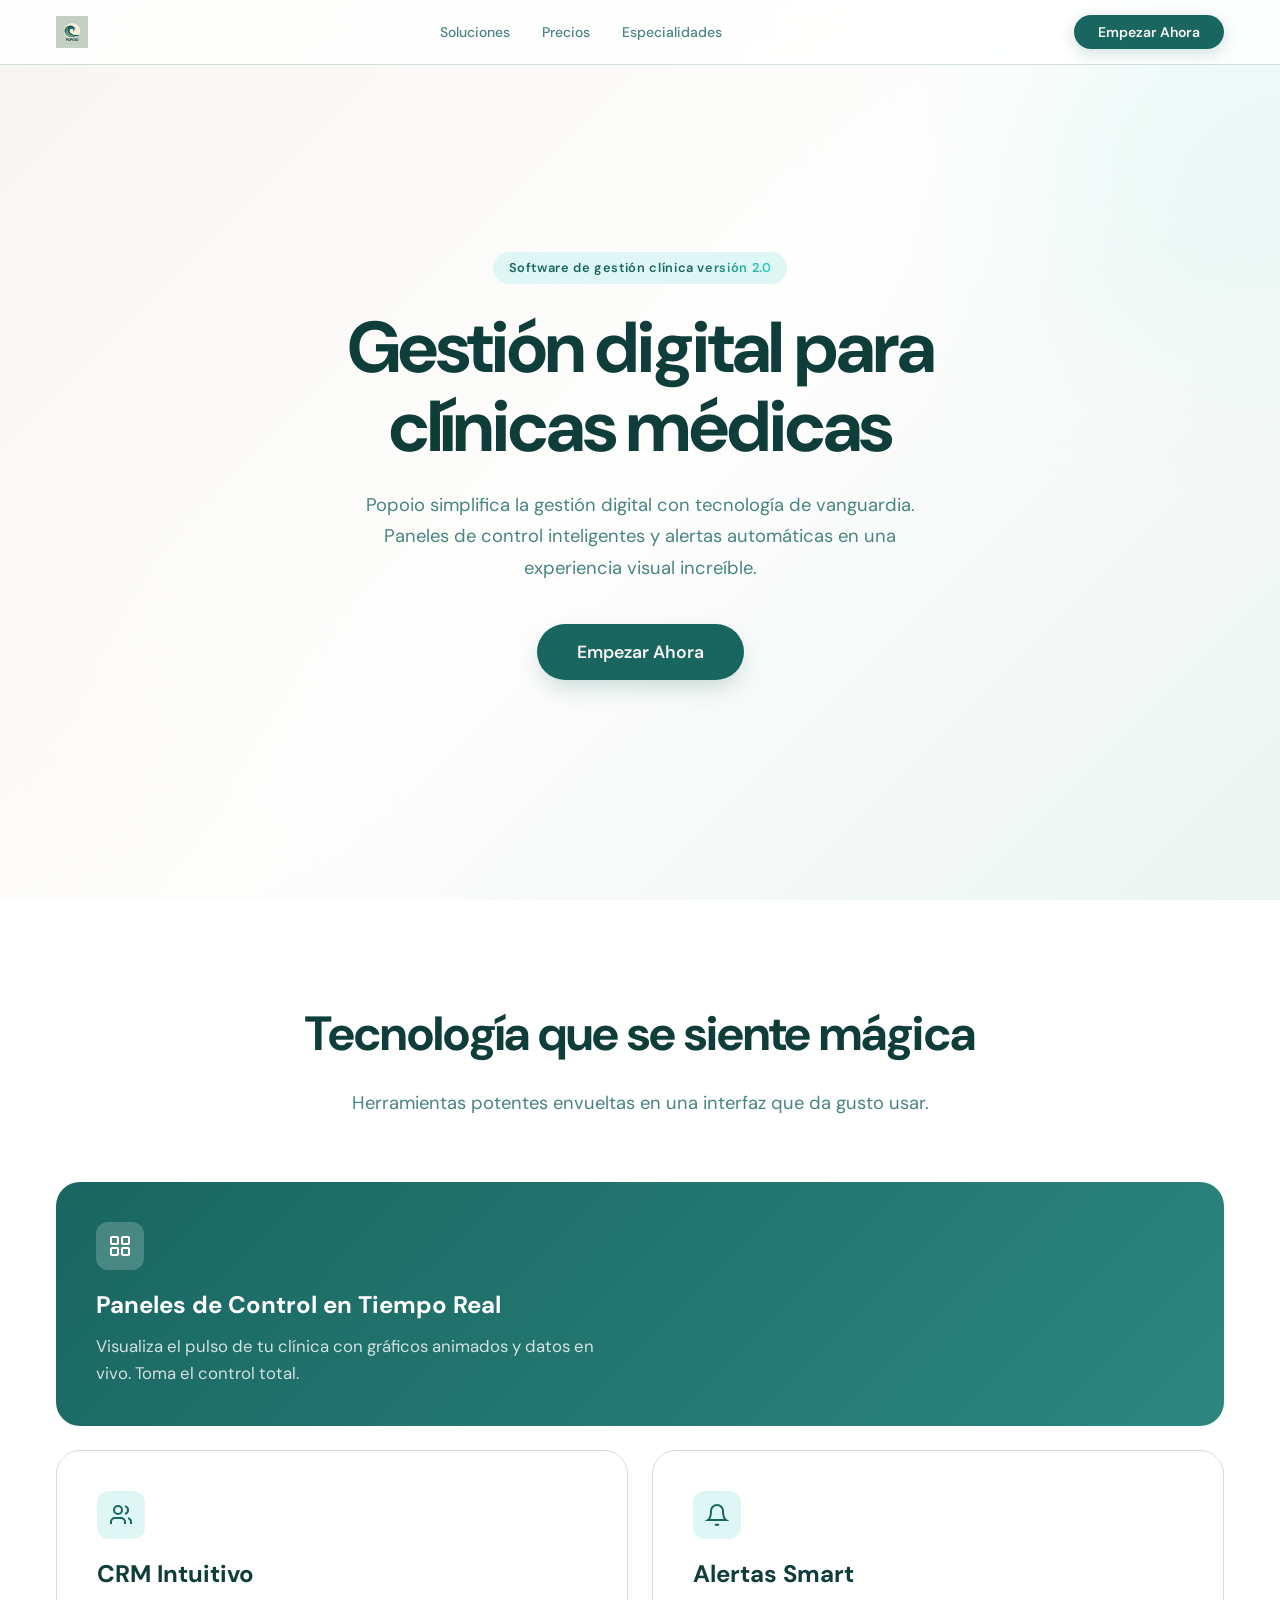
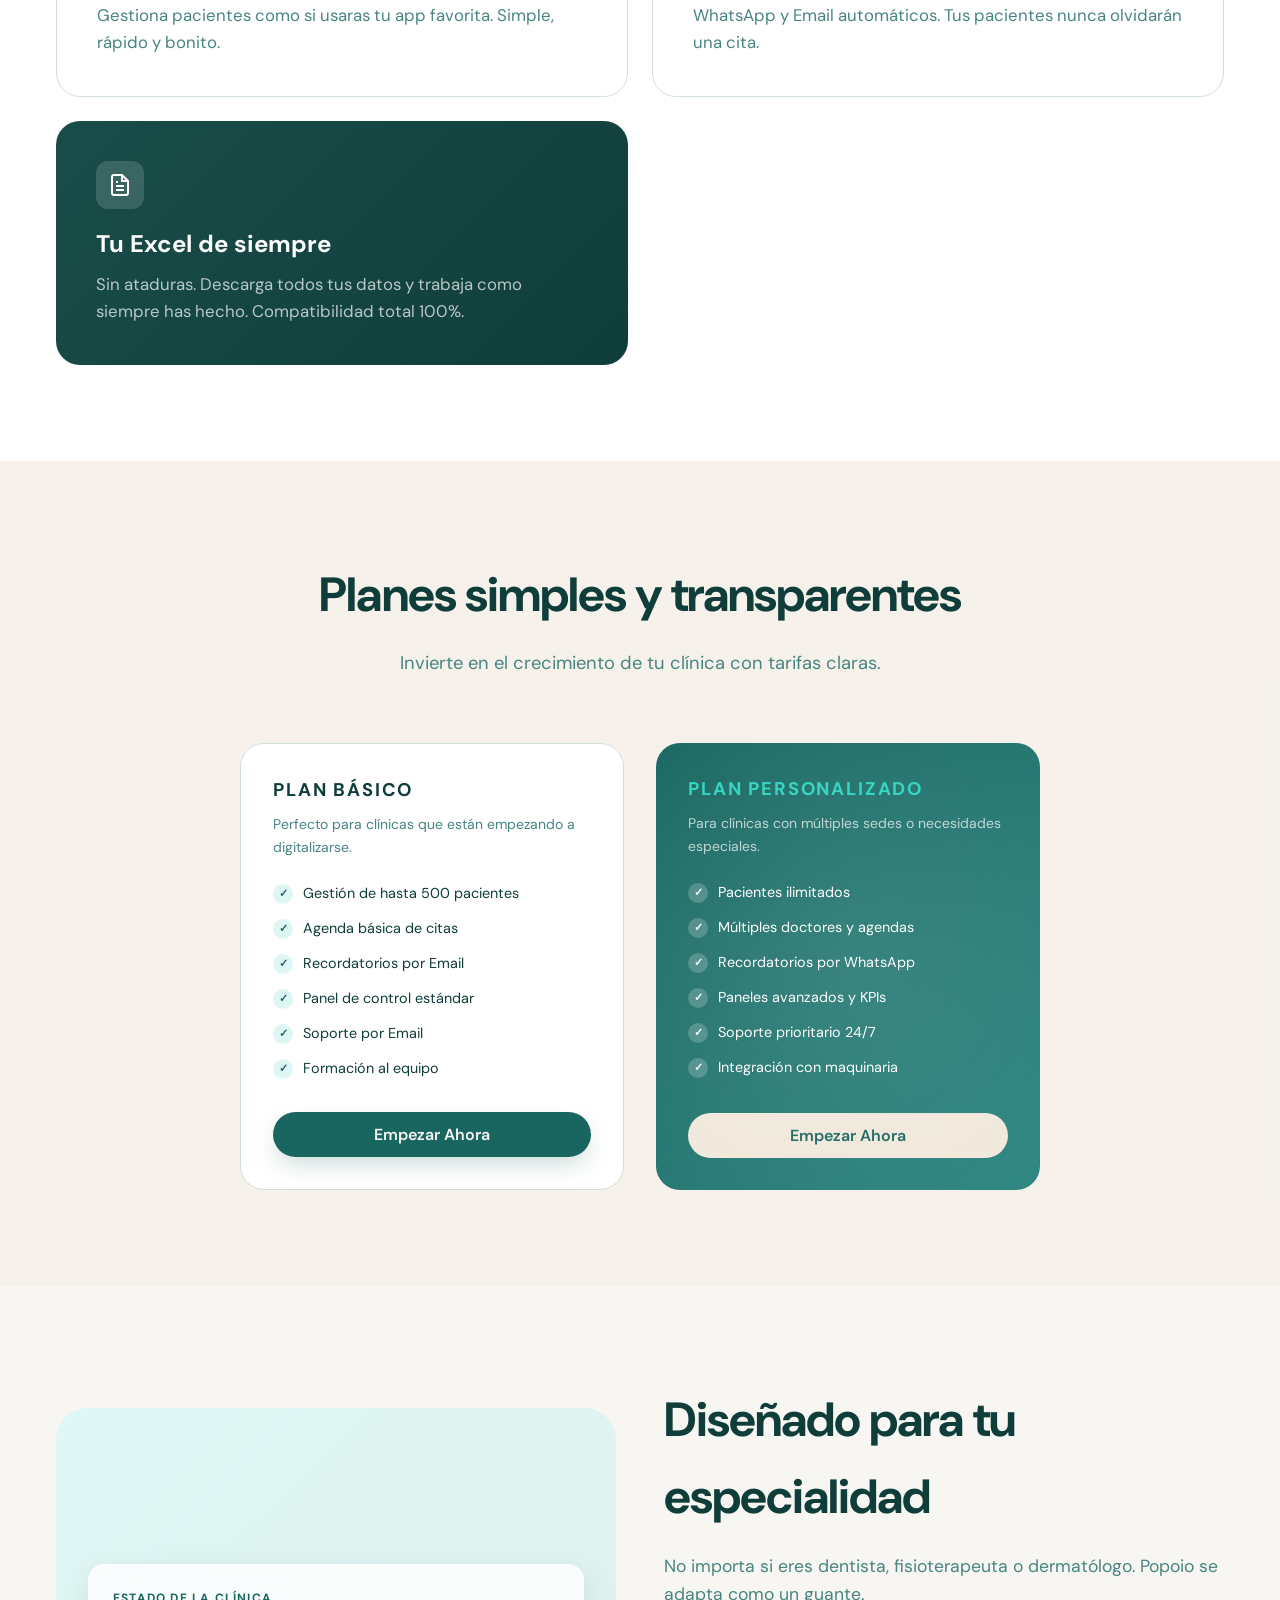
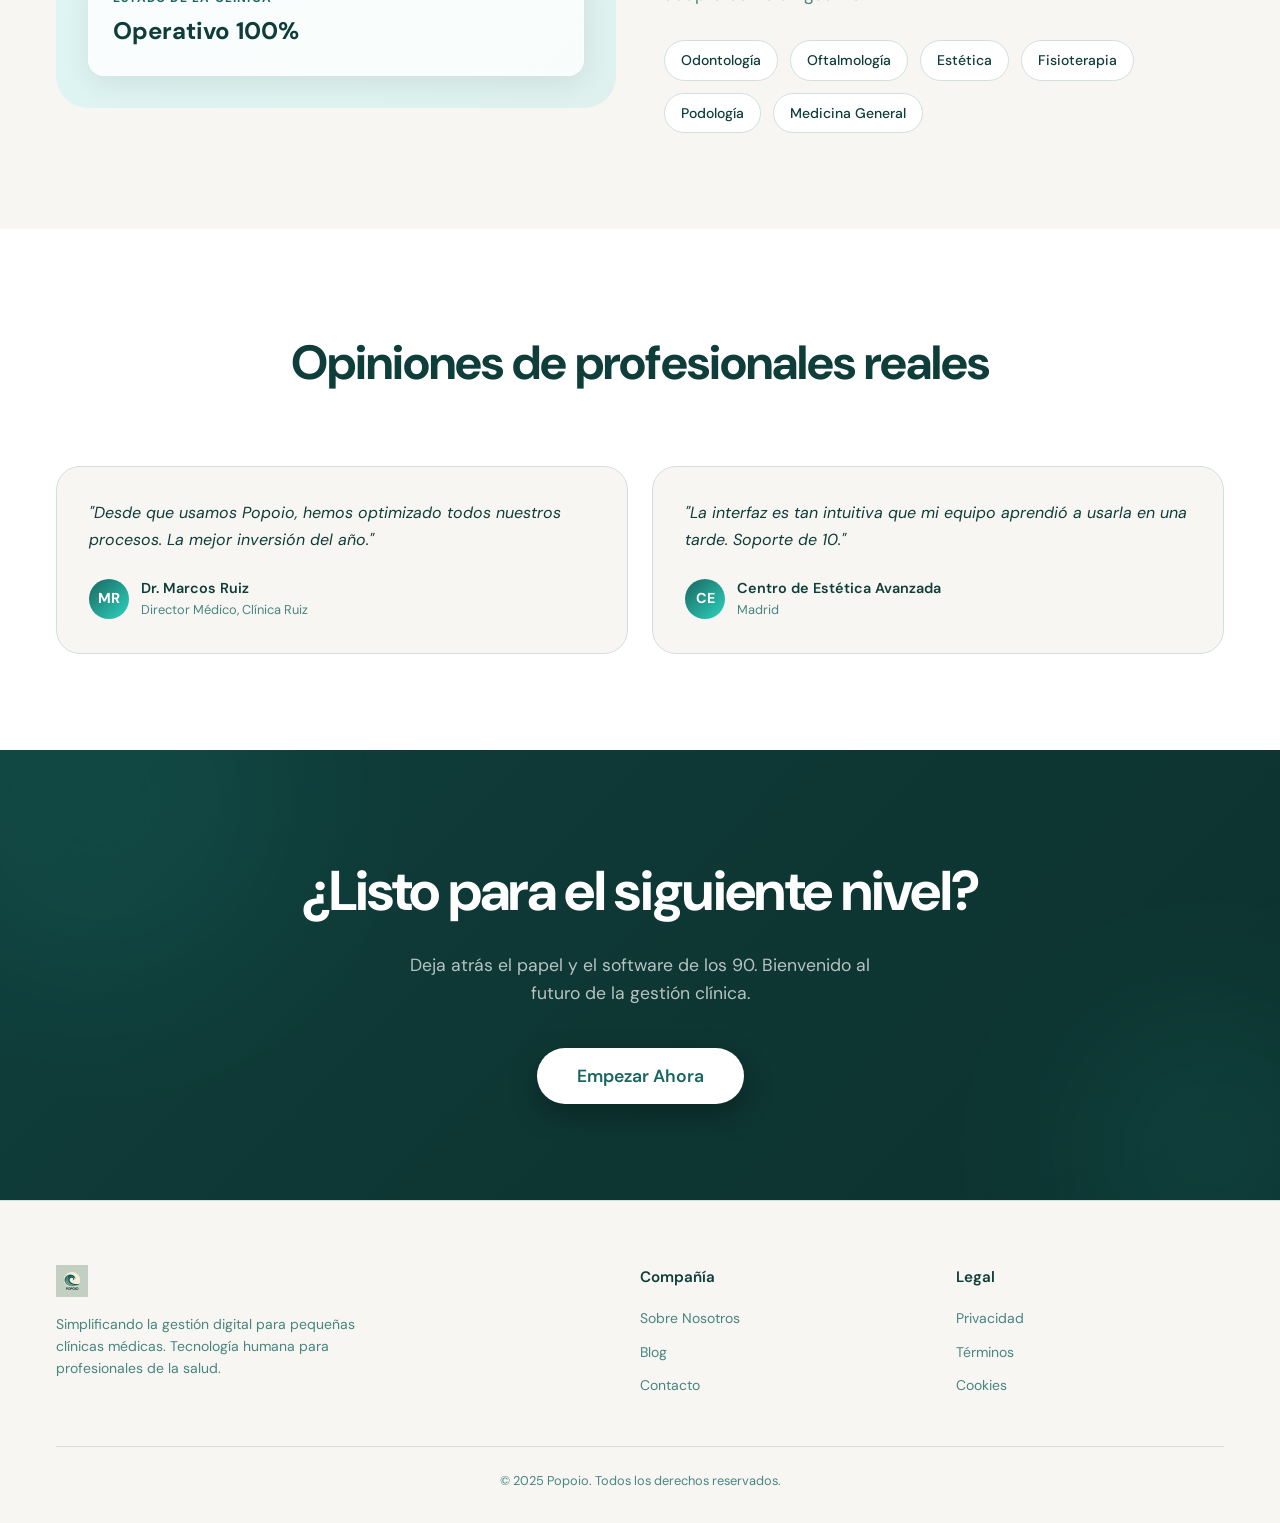
==== index.html @ 502c16d2 "Add files via upload" ====
<!DOCTYPE html>
<html lang="es">
<head>
  <meta charset="UTF-8" />
  <meta name="viewport" content="width=device-width, initial-scale=1.0, maximum-scale=1" />
  <title>Popoio - Gestión Digital para Clínicas Médicas</title>
  <meta name="description" content="Software de gestión clínica versión 2.0. CRM, paneles de control y alertas automáticas para clínicas dentales, oftalmología, estética y fisioterapia." />
  <meta name="keywords" content="software médico, gestión clínica, CRM médico, software dental, software clínica, transformación digital clínicas, recordatorios WhatsApp, agenda médica, software sanitario España" />
  <link rel="canonical" href="https://popoio.com/" />
  <meta property="og:type" content="website" />
  <meta property="og:title" content="Popoio - Gestión Digital para Clínicas Médicas" />
  <meta property="og:description" content="Software de gestión clínica versión 2.0. CRM, paneles de control y alertas automáticas para clínicas dentales, oftalmología, estética y fisioterapia." />
  <meta property="og:url" content="https://popoio.com/" />
  <meta property="og:site_name" content="Popoio" />
  <meta property="og:locale" content="es_ES" />
  <meta name="twitter:card" content="summary_large_image" />
  <meta name="twitter:title" content="Popoio - Gestión Digital para Clínicas Médicas" />
  <meta name="twitter:description" content="Software de gestión clínica versión 2.0. CRM, paneles de control y alertas automáticas para clínicas dentales, oftalmología, estética y fisioterapia." />
  <link rel="icon" type="image/png" href="Popoio - Logo.png" />
  <link rel="preconnect" href="https://fonts.googleapis.com">
  <link rel="preconnect" href="https://fonts.gstatic.com" crossorigin>
  <link href="https://fonts.googleapis.com/css2?family=DM+Sans:ital,opsz,wght@0,9..40,100..1000;1,9..40,100..1000&display=swap" rel="stylesheet">
  <style>
    *, *::before, *::after { box-sizing: border-box; margin: 0; padding: 0; }

    :root {
      --background: hsl(38, 30%, 96%);
      --foreground: hsl(176, 60%, 15%);
      --primary: hsl(176, 60%, 25%);
      --primary-light: hsl(176, 60%, 92%);
      --primary-foreground: hsl(38, 30%, 96%);
      --secondary: hsl(38, 40%, 90%);
      --secondary-foreground: hsl(176, 60%, 25%);
      --accent: hsl(176, 35%, 85%);
      --muted: hsl(38, 20%, 90%);
      --muted-foreground: hsl(176, 30%, 40%);
      --border: hsl(176, 20%, 85%);
      --card: hsl(0, 0%, 100%);
      --card-foreground: hsl(176, 60%, 15%);
      --ring: hsl(176, 60%, 25%);
      --radius: 0.75rem;
      --teal-400: #2dd4bf;
      --teal-500: #14b8a6;
    }

    body {
      font-family: 'DM Sans', sans-serif;
      background: var(--background);
      color: var(--foreground);
      -webkit-font-smoothing: antialiased;
      line-height: 1.6;
      overflow-x: hidden;
    }

    .container { max-width: 1200px; margin: 0 auto; padding: 0 1rem; }

    a { color: inherit; text-decoration: none; }
    button { cursor: pointer; border: none; font-family: inherit; }
    img, video { max-width: 100%; display: block; }

    /* ─── BUTTONS ─── */
    .btn-primary {
      display: inline-flex; align-items: center; justify-content: center;
      background: var(--primary); color: var(--primary-foreground);
      font-weight: 600; border-radius: 9999px; padding: 0.75rem 2rem;
      font-size: 1rem; transition: all 0.3s ease;
      box-shadow: 0 10px 25px -5px rgba(20,100,90,0.25);
    }
    .btn-primary:hover { transform: translateY(-2px); box-shadow: 0 20px 40px -10px rgba(20,100,90,0.3); }
    .btn-primary.lg { padding: 1rem 2.5rem; font-size: 1.1rem; height: 3.5rem; }
    .btn-secondary {
      display: inline-flex; align-items: center; justify-content: center;
      background: var(--secondary); color: var(--secondary-foreground);
      font-weight: 600; border-radius: 9999px; padding: 0.75rem 2rem; font-size: 1rem;
      transition: all 0.3s ease;
    }
    .btn-secondary:hover { transform: scale(1.05); }

    /* ─── NAVBAR ─── */
    .navbar {
      position: fixed; top: 0; left: 0; right: 0; z-index: 100;
      background: rgba(255,255,255,0.8); backdrop-filter: blur(12px);
      border-bottom: 1px solid var(--border); transition: all 0.3s;
    }
    .navbar-inner {
      display: flex; align-items: center; justify-content: space-between;
      height: 4rem; max-width: 1200px; margin: 0 auto; padding: 0 1rem;
    }
    .navbar-logo { display: flex; align-items: center; gap: 0.5rem; font-weight: 700; font-size: 1.25rem; }
    .navbar-logo img { height: 32px; object-fit: contain; }
    .navbar-links { display: none; align-items: center; gap: 2rem; font-size: 0.875rem; font-weight: 500; color: var(--muted-foreground); }
    .navbar-links a:hover { color: var(--primary); transition: color 0.2s; }
    .navbar-cta .btn-primary { padding: 0.5rem 1.5rem; font-size: 0.875rem; box-shadow: 0 4px 15px rgba(20,100,90,0.2); }
    @media(min-width:768px){ .navbar-links { display: flex; } }

    /* ─── HERO ─── */
    .hero {
      position: relative; min-height: 100vh; display: flex; align-items: center;
      padding: 8rem 0 6rem; overflow: hidden;
    }
    .hero-bg {
      position: absolute; inset: 0; z-index: -1;
    }
    .hero-bg::after {
      content: ''; position: absolute; inset: 0;
      background: linear-gradient(135deg, var(--background) 0%, rgba(255,255,255,0.85) 50%, hsla(176,50%,90%,0.4) 100%);
    }
    .hero-bg video {
      width: 100%; height: 100%; object-fit: cover; opacity: 0.15;
    }
    .hero .container { position: relative; z-index: 1; text-align: center; }
    .hero-badge {
      display: inline-block; background: var(--primary-light); color: var(--primary);
      font-size: 0.8rem; font-weight: 600; padding: 0.35rem 1rem; border-radius: 9999px;
      margin-bottom: 1.5rem; letter-spacing: 0.05em;
    }
    .hero-badge span { background: linear-gradient(90deg, var(--primary), var(--teal-400)); -webkit-background-clip: text; -webkit-text-fill-color: transparent; }
    .hero h1 {
      font-size: clamp(2.5rem, 6vw, 4.5rem); font-weight: 700; line-height: 1.1;
      letter-spacing: -0.03em; margin-bottom: 1.5rem;
    }
    .hero-sub {
      font-size: 1.15rem; color: var(--muted-foreground); max-width: 600px;
      margin: 0 auto 2.5rem; line-height: 1.7;
    }
    /* Decorative blobs */
    .blob {
      position: absolute; border-radius: 50%; filter: blur(100px); opacity: 0.3;
      pointer-events: none; z-index: -1;
    }
    .blob-1 { width: 400px; height: 400px; background: var(--teal-400); top: -100px; right: -100px; }
    .blob-2 { width: 300px; height: 300px; background: hsl(38,60%,80%); bottom: -50px; left: -80px; }

    /* ─── SOLUTIONS ─── */
    .solutions { padding: 6rem 0; background: white; position: relative; }
    .section-header { text-align: center; max-width: 700px; margin: 0 auto 4rem; }
    .section-header h2 {
      font-size: clamp(2rem, 4vw, 3rem); font-weight: 700;
      letter-spacing: -0.02em; margin-bottom: 1rem;
    }
    .section-header p { font-size: 1.15rem; color: var(--muted-foreground); }

    .solutions-grid {
      display: grid; grid-template-columns: 1fr; gap: 1.5rem;
    }
    @media(min-width:768px){ .solutions-grid { grid-template-columns: repeat(2, 1fr); } }

    .sol-card {
      border-radius: 1.5rem; padding: 2.5rem; position: relative;
      overflow: hidden; transition: transform 0.3s, box-shadow 0.3s;
      border: 1px solid var(--border);
    }
    .sol-card:hover { transform: translateY(-4px); box-shadow: 0 20px 40px rgba(0,0,0,0.08); }
    .sol-card.featured {
      background: linear-gradient(135deg, var(--primary), hsl(176,50%,35%));
      color: white; border: none; grid-column: 1 / -1;
    }
    .sol-card.featured p { color: rgba(255,255,255,0.8); }
    .sol-card h3 { font-size: 1.5rem; font-weight: 700; margin-bottom: 0.5rem; }
    .sol-card p { font-size: 1.05rem; color: var(--muted-foreground); max-width: 500px; }
    .sol-card .sol-icon {
      width: 48px; height: 48px; border-radius: 12px; display: flex;
      align-items: center; justify-content: center; margin-bottom: 1rem;
      background: var(--primary-light); color: var(--primary); font-size: 1.5rem;
    }
    .sol-card.featured .sol-icon { background: rgba(255,255,255,0.2); color: white; }

    .sol-card.export-card {
      background: linear-gradient(135deg, hsl(176,50%,20%), hsl(176,60%,15%));
      color: white; border: none;
    }
    .sol-card.export-card p { color: rgba(255,255,255,0.7); }
    .sol-card.export-card .sol-icon { background: rgba(255,255,255,0.15); color: white; }

    /* ─── PRICING ─── */
    .pricing { padding: 6rem 0; background: hsla(38,40%,90%,0.3); }
    .pricing-grid { display: grid; grid-template-columns: 1fr; gap: 2rem; max-width: 800px; margin: 0 auto; }
    @media(min-width:640px){ .pricing-grid { grid-template-columns: repeat(2, 1fr); } }

    .price-card {
      background: var(--card); border-radius: 1.5rem; padding: 2rem;
      border: 1px solid var(--border); display: flex; flex-direction: column;
      transition: transform 0.3s, box-shadow 0.3s;
    }
    .price-card:hover { transform: translateY(-4px); box-shadow: 0 20px 40px rgba(0,0,0,0.08); }
    .price-card.highlight {
      background: linear-gradient(135deg, var(--primary), hsl(176,50%,35%));
      color: white; border: none; position: relative; overflow: hidden;
    }
    .price-card.highlight::before {
      content: ''; position: absolute; top: -50%; right: -50%; width: 200%; height: 200%;
      background: radial-gradient(circle, rgba(255,255,255,0.1) 0%, transparent 60%);
      pointer-events: none;
    }
    .price-card h3 {
      font-size: 1.15rem; font-weight: 700; text-transform: uppercase;
      letter-spacing: 0.1em; margin-bottom: 0.5rem;
    }
    .price-card.highlight h3 { color: var(--teal-400); }
    .price-card .price-desc { font-size: 0.875rem; color: var(--muted-foreground); margin-bottom: 1.5rem; }
    .price-card.highlight .price-desc { color: rgba(255,255,255,0.7); }
    .price-card .price-features { list-style: none; display: flex; flex-direction: column; gap: 0.75rem; flex: 1; margin-bottom: 2rem; }
    .price-card .price-features li {
      display: flex; align-items: center; gap: 0.6rem; font-size: 0.9rem;
    }
    .price-card .price-features li::before {
      content: '✓'; display: flex; align-items: center; justify-content: center;
      width: 20px; height: 20px; border-radius: 50%;
      background: var(--primary-light); color: var(--primary);
      font-size: 0.7rem; font-weight: 700; flex-shrink: 0;
    }
    .price-card.highlight .price-features li::before {
      background: rgba(255,255,255,0.2); color: white;
    }
    .price-card .btn-primary { width: 100%; }
    .price-card.highlight .btn-primary { background: white; color: var(--primary); }

    /* ─── SPECIALTIES ─── */
    .specialties { padding: 6rem 0; }
    .spec-content { display: grid; grid-template-columns: 1fr; gap: 3rem; align-items: center; }
    @media(min-width:768px){ .spec-content { grid-template-columns: 1fr 1fr; } }
    .spec-text h2 { font-size: clamp(2rem, 4vw, 3rem); font-weight: 700; letter-spacing: -0.02em; margin-bottom: 1rem; }
    .spec-text p { font-size: 1.1rem; color: var(--muted-foreground); margin-bottom: 2rem; }
    .spec-tags { display: flex; flex-wrap: wrap; gap: 0.75rem; }
    .spec-tag {
      padding: 0.5rem 1rem; border-radius: 9999px; font-size: 0.875rem; font-weight: 500;
      border: 1px solid var(--border); background: white; color: var(--foreground);
      transition: all 0.2s;
    }
    .spec-tag:hover { border-color: var(--primary); color: var(--primary); background: var(--primary-light); }
    .spec-visual {
      background: linear-gradient(135deg, var(--primary-light), hsla(176,50%,85%,0.5));
      border-radius: 2rem; padding: 2rem; position: relative; min-height: 300px;
      display: flex; flex-direction: column; justify-content: flex-end;
    }
    .spec-status {
      background: rgba(255,255,255,0.8); backdrop-filter: blur(20px);
      padding: 1.5rem; border-radius: 1rem; border: 1px solid rgba(255,255,255,0.4);
      box-shadow: 0 8px 30px rgba(0,0,0,0.08);
    }
    .spec-status-label { font-size: 0.75rem; font-weight: 700; color: var(--primary); text-transform: uppercase; letter-spacing: 0.1em; margin-bottom: 0.25rem; }
    .spec-status h4 { font-size: 1.5rem; font-weight: 700; }

    /* ─── TESTIMONIALS ─── */
    .testimonials { padding: 6rem 0; background: white; }
    .testimonials-grid { display: grid; grid-template-columns: 1fr; gap: 1.5rem; }
    @media(min-width:640px){ .testimonials-grid { grid-template-columns: repeat(2, 1fr); } }
    .test-card {
      background: var(--background); border-radius: 1.5rem; padding: 2rem;
      border: 1px solid var(--border);
    }
    .test-card blockquote { font-size: 1rem; color: var(--foreground); font-style: italic; margin-bottom: 1.5rem; line-height: 1.7; }
    .test-author { display: flex; align-items: center; gap: 0.75rem; }
    .test-avatar {
      width: 40px; height: 40px; border-radius: 50%;
      background: linear-gradient(135deg, var(--primary), var(--teal-400));
      display: flex; align-items: center; justify-content: center;
      color: white; font-weight: 700; font-size: 0.9rem;
    }
    .test-name { font-weight: 600; font-size: 0.9rem; }
    .test-role { font-size: 0.8rem; color: var(--muted-foreground); }

    /* ─── CTA ─── */
    .cta-section {
      padding: 6rem 0; text-align: center; position: relative; overflow: hidden;
      background: linear-gradient(135deg, var(--foreground), hsl(176,60%,12%));
      color: white;
    }
    .cta-section h2 {
      font-size: clamp(2rem, 5vw, 3.5rem); font-weight: 700;
      letter-spacing: -0.03em; margin-bottom: 1rem;
    }
    .cta-section p { font-size: 1.1rem; color: rgba(255,255,255,0.7); margin-bottom: 2.5rem; max-width: 500px; margin-left: auto; margin-right: auto; }
    .cta-section .btn-primary { background: white; color: var(--primary); box-shadow: 0 10px 30px rgba(0,0,0,0.3); }
    .cta-section .btn-primary:hover { transform: translateY(-3px); box-shadow: 0 20px 50px rgba(0,0,0,0.4); }
    .cta-blob {
      position: absolute; border-radius: 50%; opacity: 0.08; pointer-events: none;
      background: var(--teal-400); filter: blur(80px);
    }
    .cta-blob-1 { width: 400px; height: 400px; top: -150px; left: -100px; }
    .cta-blob-2 { width: 300px; height: 300px; bottom: -100px; right: -80px; }

    /* ─── FOOTER ─── */
    .footer {
      padding: 4rem 0 2rem; border-top: 1px solid var(--border);
    }
    .footer-grid { display: grid; grid-template-columns: 2fr 1fr 1fr; gap: 3rem; margin-bottom: 3rem; }
    @media(max-width:640px){ .footer-grid { grid-template-columns: 1fr; } }
    .footer-brand p { font-size: 0.875rem; color: var(--muted-foreground); max-width: 320px; line-height: 1.6; }
    .footer-col h3 { font-weight: 600; margin-bottom: 1rem; font-size: 0.95rem; }
    .footer-col ul { list-style: none; display: flex; flex-direction: column; gap: 0.5rem; }
    .footer-col a { font-size: 0.875rem; color: var(--muted-foreground); transition: color 0.2s; }
    .footer-col a:hover { color: var(--primary); }
    .footer-bottom {
      border-top: 1px solid var(--border); padding-top: 1.5rem;
      font-size: 0.8rem; color: var(--muted-foreground); text-align: center;
    }

    /* ─── MODAL ─── */
    .modal-overlay {
      position: fixed; inset: 0; background: rgba(0,0,0,0.5); backdrop-filter: blur(4px);
      z-index: 200; display: none; align-items: center; justify-content: center; padding: 1rem;
    }
    .modal-overlay.active { display: flex; }
    .modal {
      background: white; border-radius: 1rem; padding: 2rem; max-width: 425px; width: 100%;
      box-shadow: 0 25px 60px rgba(0,0,0,0.2); position: relative;
      animation: modalIn 0.3s ease;
    }
    @keyframes modalIn { from { opacity: 0; transform: translateY(20px) scale(0.95); } to { opacity: 1; transform: none; } }
    .modal-close {
      position: absolute; top: 1rem; right: 1rem; background: none; font-size: 1.25rem;
      color: var(--muted-foreground); width: 32px; height: 32px; display: flex;
      align-items: center; justify-content: center; border-radius: 50%;
    }
    .modal-close:hover { background: var(--muted); }
    .modal h3 { font-size: 1.2rem; font-weight: 700; margin-bottom: 0.25rem; }
    .modal .modal-desc { font-size: 0.875rem; color: var(--muted-foreground); margin-bottom: 1.5rem; }
    .form-group { margin-bottom: 1rem; }
    .form-group label { display: block; font-size: 0.875rem; font-weight: 500; margin-bottom: 0.35rem; }
    .form-group label .optional { font-size: 0.75rem; font-weight: 400; color: var(--muted-foreground); }
    .form-group input, .form-group select {
      width: 100%; padding: 0.6rem 0.75rem; border: 1px solid var(--border);
      border-radius: var(--radius); font-size: 0.9rem; font-family: inherit;
      background: white; transition: border-color 0.2s;
    }
    .form-group input:focus, .form-group select:focus {
      outline: none; border-color: var(--primary); box-shadow: 0 0 0 3px hsla(176,60%,25%,0.1);
    }
    .modal .btn-primary { width: 100%; margin-top: 0.5rem; }
    .modal .form-note { font-size: 0.75rem; color: var(--muted-foreground); text-align: center; margin-top: 0.75rem; }

    /* Success state */
    .modal-success { text-align: center; padding: 2rem 1rem; }
    .modal-success .check-icon { font-size: 3rem; margin-bottom: 1rem; }
    .modal-success h3 { font-size: 1.25rem; margin-bottom: 0.5rem; }
    .modal-success p { color: var(--muted-foreground); }

    /* ─── ANIMATIONS ─── */
    .fade-up {
      opacity: 0; transform: translateY(30px);
      transition: opacity 0.7s ease, transform 0.7s ease;
    }
    .fade-up.visible { opacity: 1; transform: none; }

    /* ─── MOBILE NAV ─── */
    .mobile-toggle { display: flex; align-items: center; justify-content: center; background: none; width: 40px; height: 40px; }
    .mobile-toggle svg { width: 24px; height: 24px; color: var(--foreground); }
    @media(min-width:768px){ .mobile-toggle { display: none; } }
    .mobile-nav {
      display: none; position: fixed; top: 4rem; left: 0; right: 0;
      background: white; border-bottom: 1px solid var(--border); padding: 1rem;
      z-index: 99; flex-direction: column; gap: 1rem; text-align: center;
    }
    .mobile-nav.open { display: flex; }
    .mobile-nav a { padding: 0.75rem; font-weight: 500; color: var(--foreground); }
  </style>

  <script type="application/ld+json">
  {
    "@context": "https://schema.org",
    "@type": "Organization",
    "name": "Popoio",
    "url": "https://popoio.com",
    "description": "Software de gestión digital para clínicas médicas en España",
    "address": { "@type": "PostalAddress", "addressCountry": "ES" },
    "contactPoint": { "@type": "ContactPoint", "contactType": "Sales", "email": "diogo@468cap.com" }
  }
  </script>
</head>
<body>

<!-- ═══════ NAVBAR ═══════ -->
<nav class="navbar" id="navbar">
  <div class="navbar-inner">
    <a href="#" class="navbar-logo">
      <img src="Popoio - Logo.png" alt="Popoio" />
    </a>
    <div class="navbar-links">
      <a href="#soluciones">Soluciones</a>
      <a href="#precios">Precios</a>
      <a href="#especialidades">Especialidades</a>
    </div>
    <div style="display:flex;align-items:center;gap:0.75rem;">
      <div class="navbar-cta">
        <button class="btn-primary" onclick="openModal()">Empezar Ahora</button>
      </div>
      <button class="mobile-toggle" onclick="toggleMobileNav()" aria-label="Menu">
        <svg viewBox="0 0 24 24" fill="none" stroke="currentColor" stroke-width="2"><path d="M3 12h18M3 6h18M3 18h18"/></svg>
      </button>
    </div>
  </div>
</nav>
<div class="mobile-nav" id="mobileNav">
  <a href="#soluciones" onclick="closeMobileNav()">Soluciones</a>
  <a href="#precios" onclick="closeMobileNav()">Precios</a>
  <a href="#especialidades" onclick="closeMobileNav()">Especialidades</a>
  <button class="btn-primary" onclick="openModal();closeMobileNav()">Empezar Ahora</button>
</div>

<!-- ═══════ HERO ═══════ -->
<section class="hero">
  <div class="blob blob-1"></div>
  <div class="blob blob-2"></div>
  <div class="hero-bg">
    <video autoplay muted loop playsinline>
      <source src="cinematic_pan_of_a_modern_dental_clinic_reception.mp4" type="video/mp4" />
    </video>
  </div>
  <div class="container">
    <div class="fade-up">
      <div class="hero-badge">Software de gestión clínica <span>versión 2.0</span></div>
      <h1>Gestión digital para<br>clínicas médicas</h1>
      <p class="hero-sub">Popoio simplifica la gestión digital con tecnología de vanguardia. Paneles de control inteligentes y alertas automáticas en una experiencia visual increíble.</p>
      <button class="btn-primary lg" onclick="openModal()">Empezar Ahora</button>
    </div>
  </div>
</section>

<!-- ═══════ SOLUTIONS ═══════ -->
<section class="solutions" id="soluciones">
  <div class="container">
    <div class="section-header fade-up">
      <h2>Tecnología que se siente mágica</h2>
      <p>Herramientas potentes envueltas en una interfaz que da gusto usar.</p>
    </div>
    <div class="solutions-grid">
      <div class="sol-card featured fade-up">
        <div class="sol-icon">
          <svg width="24" height="24" viewBox="0 0 24 24" fill="none" stroke="currentColor" stroke-width="2"><rect x="3" y="3" width="7" height="7" rx="1"/><rect x="14" y="3" width="7" height="7" rx="1"/><rect x="3" y="14" width="7" height="7" rx="1"/><rect x="14" y="14" width="7" height="7" rx="1"/></svg>
        </div>
        <h3>Paneles de Control en Tiempo Real</h3>
        <p>Visualiza el pulso de tu clínica con gráficos animados y datos en vivo. Toma el control total.</p>
      </div>
      <div class="sol-card fade-up">
        <div class="sol-icon">
          <svg width="24" height="24" viewBox="0 0 24 24" fill="none" stroke="currentColor" stroke-width="2"><path d="M16 21v-2a4 4 0 0 0-4-4H6a4 4 0 0 0-4 4v2"/><circle cx="9" cy="7" r="4"/><path d="M22 21v-2a4 4 0 0 0-3-3.87"/><path d="M16 3.13a4 4 0 0 1 0 7.75"/></svg>
        </div>
        <h3>CRM Intuitivo</h3>
        <p>Gestiona pacientes como si usaras tu app favorita. Simple, rápido y bonito.</p>
      </div>
      <div class="sol-card fade-up">
        <div class="sol-icon">
          <svg width="24" height="24" viewBox="0 0 24 24" fill="none" stroke="currentColor" stroke-width="2"><path d="M6 8a6 6 0 0 1 12 0c0 7 3 9 3 9H3s3-2 3-9"/><path d="M10.3 21a1.94 1.94 0 0 0 3.4 0"/></svg>
        </div>
        <h3>Alertas Smart</h3>
        <p>WhatsApp y Email automáticos. Tus pacientes nunca olvidarán una cita.</p>
      </div>
      <div class="sol-card export-card fade-up">
        <div class="sol-icon">
          <svg width="24" height="24" viewBox="0 0 24 24" fill="none" stroke="currentColor" stroke-width="2"><path d="M14 2H6a2 2 0 0 0-2 2v16a2 2 0 0 0 2 2h12a2 2 0 0 0 2-2V8Z"/><path d="M14 2v6h6"/><path d="M16 13H8"/><path d="M16 17H8"/><path d="M10 9H8"/></svg>
        </div>
        <h3>Tu Excel de siempre</h3>
        <p>Sin ataduras. Descarga todos tus datos y trabaja como siempre has hecho. Compatibilidad total 100%.</p>
      </div>
    </div>
  </div>
</section>

<!-- ═══════ PRICING ═══════ -->
<section class="pricing" id="precios">
  <div class="container">
    <div class="section-header fade-up">
      <h2>Planes simples y transparentes</h2>
      <p>Invierte en el crecimiento de tu clínica con tarifas claras.</p>
    </div>
    <div class="pricing-grid">
      <!-- Basic Plan -->
      <div class="price-card fade-up">
        <h3>Plan Básico</h3>
        <p class="price-desc">Perfecto para clínicas que están empezando a digitalizarse.</p>
        <ul class="price-features">
          <li>Gestión de hasta 500 pacientes</li>
          <li>Agenda básica de citas</li>
          <li>Recordatorios por Email</li>
          <li>Panel de control estándar</li>
          <li>Soporte por Email</li>
          <li>Formación al equipo</li>
        </ul>
        <button class="btn-primary" onclick="openModal()">Empezar Ahora</button>
      </div>
      <!-- Custom Plan -->
      <div class="price-card highlight fade-up">
        <h3>Plan Personalizado</h3>
        <p class="price-desc">Para clínicas con múltiples sedes o necesidades especiales.</p>
        <ul class="price-features">
          <li>Pacientes ilimitados</li>
          <li>Múltiples doctores y agendas</li>
          <li>Recordatorios por WhatsApp</li>
          <li>Paneles avanzados y KPIs</li>
          <li>Soporte prioritario 24/7</li>
          <li>Integración con maquinaria</li>
        </ul>
        <button class="btn-secondary" onclick="openModal()">Empezar Ahora</button>
      </div>
    </div>
  </div>
</section>

<!-- ═══════ SPECIALTIES ═══════ -->
<section class="specialties" id="especialidades">
  <div class="container">
    <div class="spec-content">
      <div class="spec-visual fade-up">
        <div class="spec-status">
          <div class="spec-status-label">Estado de la Clínica</div>
          <h4>Operativo 100%</h4>
        </div>
      </div>
      <div class="spec-text fade-up">
        <h2>Diseñado para tu especialidad</h2>
        <p>No importa si eres dentista, fisioterapeuta o dermatólogo. Popoio se adapta como un guante.</p>
        <div class="spec-tags">
          <span class="spec-tag">Odontología</span>
          <span class="spec-tag">Oftalmología</span>
          <span class="spec-tag">Estética</span>
          <span class="spec-tag">Fisioterapia</span>
          <span class="spec-tag">Podología</span>
          <span class="spec-tag">Medicina General</span>
        </div>
      </div>
    </div>
  </div>
</section>

<!-- ═══════ TESTIMONIALS ═══════ -->
<section class="testimonials">
  <div class="container">
    <div class="section-header fade-up">
      <h2>Opiniones de profesionales reales</h2>
    </div>
    <div class="testimonials-grid">
      <div class="test-card fade-up">
        <blockquote>"Desde que usamos Popoio, hemos optimizado todos nuestros procesos. La mejor inversión del año."</blockquote>
        <div class="test-author">
          <div class="test-avatar">MR</div>
          <div>
            <div class="test-name">Dr. Marcos Ruiz</div>
            <div class="test-role">Director Médico, Clínica Ruiz</div>
          </div>
        </div>
      </div>
      <div class="test-card fade-up">
        <blockquote>"La interfaz es tan intuitiva que mi equipo aprendió a usarla en una tarde. Soporte de 10."</blockquote>
        <div class="test-author">
          <div class="test-avatar">CE</div>
          <div>
            <div class="test-name">Centro de Estética Avanzada</div>
            <div class="test-role">Madrid</div>
          </div>
        </div>
      </div>
    </div>
  </div>
</section>

<!-- ═══════ CTA ═══════ -->
<section class="cta-section">
  <div class="cta-blob cta-blob-1"></div>
  <div class="cta-blob cta-blob-2"></div>
  <div class="container" style="position:relative;z-index:1;">
    <div class="fade-up">
      <h2>¿Listo para el siguiente nivel?</h2>
      <p>Deja atrás el papel y el software de los 90. Bienvenido al futuro de la gestión clínica.</p>
      <button class="btn-primary lg" onclick="openModal()">Empezar Ahora</button>
    </div>
  </div>
</section>

<!-- ═══════ FOOTER ═══════ -->
<footer class="footer">
  <div class="container">
    <div class="footer-grid">
      <div class="footer-brand">
        <div class="navbar-logo" style="margin-bottom:1rem;">
          <img src="Popoio - Logo.png" alt="Popoio" />
        </div>
        <p>Simplificando la gestión digital para pequeñas clínicas médicas. Tecnología humana para profesionales de la salud.</p>
      </div>
      <div class="footer-col">
        <h3>Compañía</h3>
        <ul>
          <li><a href="#">Sobre Nosotros</a></li>
          <li><a href="#">Blog</a></li>
          <li><a href="#">Contacto</a></li>
        </ul>
      </div>
      <div class="footer-col">
        <h3>Legal</h3>
        <ul>
          <li><a href="#">Privacidad</a></li>
          <li><a href="#">Términos</a></li>
          <li><a href="#">Cookies</a></li>
        </ul>
      </div>
    </div>
    <div class="footer-bottom">
      © 2025 Popoio. Todos los derechos reservados.
    </div>
  </div>
</footer>

<!-- ═══════ MODAL ═══════ -->
<div class="modal-overlay" id="modalOverlay" onclick="closeModal(event)">
  <div class="modal" id="modalContent" onclick="event.stopPropagation()">
    <button class="modal-close" onclick="closeModal()">✕</button>
    <div id="modalForm">
      <h3>Empieza con Popoio</h3>
      <p class="modal-desc">Déjanos tus datos y te contactaremos para configurar tu cuenta.</p>
      <form onsubmit="submitForm(event)">
        <div class="form-group">
          <label>Nombre</label>
          <input type="text" placeholder="Tu nombre" required id="formName" />
        </div>
        <div class="form-group">
          <label>Email</label>
          <input type="email" placeholder="tu@email.com" required id="formEmail" />
        </div>
        <div class="form-group">
          <label>Teléfono <span class="optional">(Opcional)</span></label>
          <input type="tel" placeholder="+34 600 000 000" id="formPhone" />
        </div>
        <div class="form-group">
          <label>Nombre de la Clínica</label>
          <input type="text" placeholder="Nombre de tu clínica" required id="formClinic" />
        </div>
        <button type="submit" class="btn-primary">Enviar</button>
        <p class="form-note">Los datos se guardan en la base de datos</p>
      </form>
    </div>
    <div id="modalSuccess" class="modal-success" style="display:none;">
      <div class="check-icon">✅</div>
      <h3>¡Recibido!</h3>
      <p>Nos pondremos en contacto contigo pronto.</p>
    </div>
  </div>
</div>

<script>
  // Smooth scroll
  document.querySelectorAll('a[href^="#"]').forEach(a => {
    a.addEventListener('click', e => {
      e.preventDefault();
      const target = document.querySelector(a.getAttribute('href'));
      if (target) target.scrollIntoView({ behavior: 'smooth', block: 'start' });
    });
  });

  // Mobile nav
  function toggleMobileNav() { document.getElementById('mobileNav').classList.toggle('open'); }
  function closeMobileNav() { document.getElementById('mobileNav').classList.remove('open'); }

  // Modal
  function openModal() {
    document.getElementById('modalOverlay').classList.add('active');
    document.body.style.overflow = 'hidden';
    document.getElementById('modalForm').style.display = 'block';
    document.getElementById('modalSuccess').style.display = 'none';
  }
  function closeModal(e) {
    if (e && e.target !== document.getElementById('modalOverlay') && e.type === 'click') return;
    document.getElementById('modalOverlay').classList.remove('active');
    document.body.style.overflow = '';
  }
  function submitForm(e) {
    e.preventDefault();
    const data = {
      name: document.getElementById('formName').value,
      email: document.getElementById('formEmail').value,
      phone: document.getElementById('formPhone').value,
      clinic: document.getElementById('formClinic').value,
    };
    console.log('📋 Datos recibidos:', data);
    document.getElementById('modalForm').style.display = 'none';
    document.getElementById('modalSuccess').style.display = 'block';
  }

  // Scroll animations
  const observer = new IntersectionObserver((entries) => {
    entries.forEach(entry => {
      if (entry.isIntersecting) {
        entry.target.classList.add('visible');
        observer.unobserve(entry.target);
      }
    });
  }, { threshold: 0.1, rootMargin: '0px 0px -50px 0px' });

  document.querySelectorAll('.fade-up').forEach(el => observer.observe(el));

  // Navbar scroll effect
  window.addEventListener('scroll', () => {
    const nav = document.getElementById('navbar');
    if (window.scrollY > 50) {
      nav.style.boxShadow = '0 4px 20px rgba(0,0,0,0.06)';
    } else {
      nav.style.boxShadow = 'none';
    }
  });
</script>

</body>
</html>
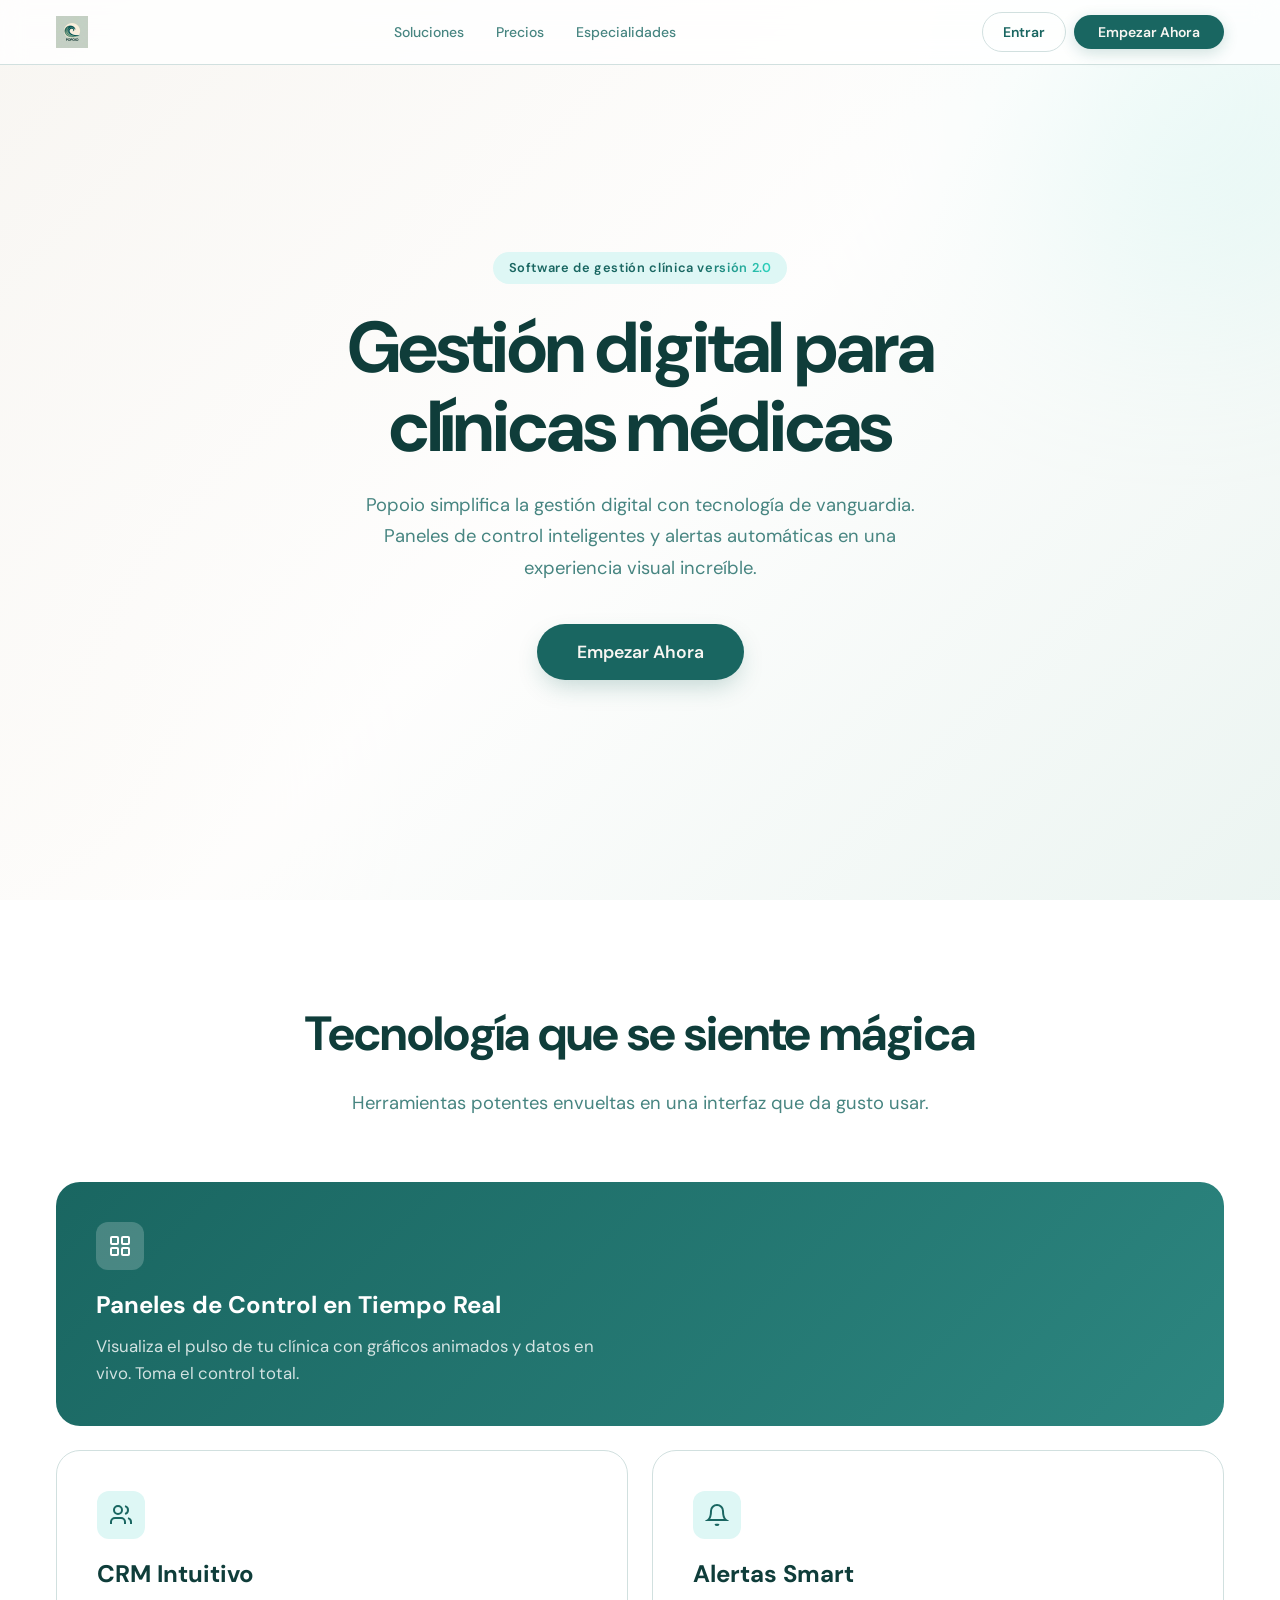
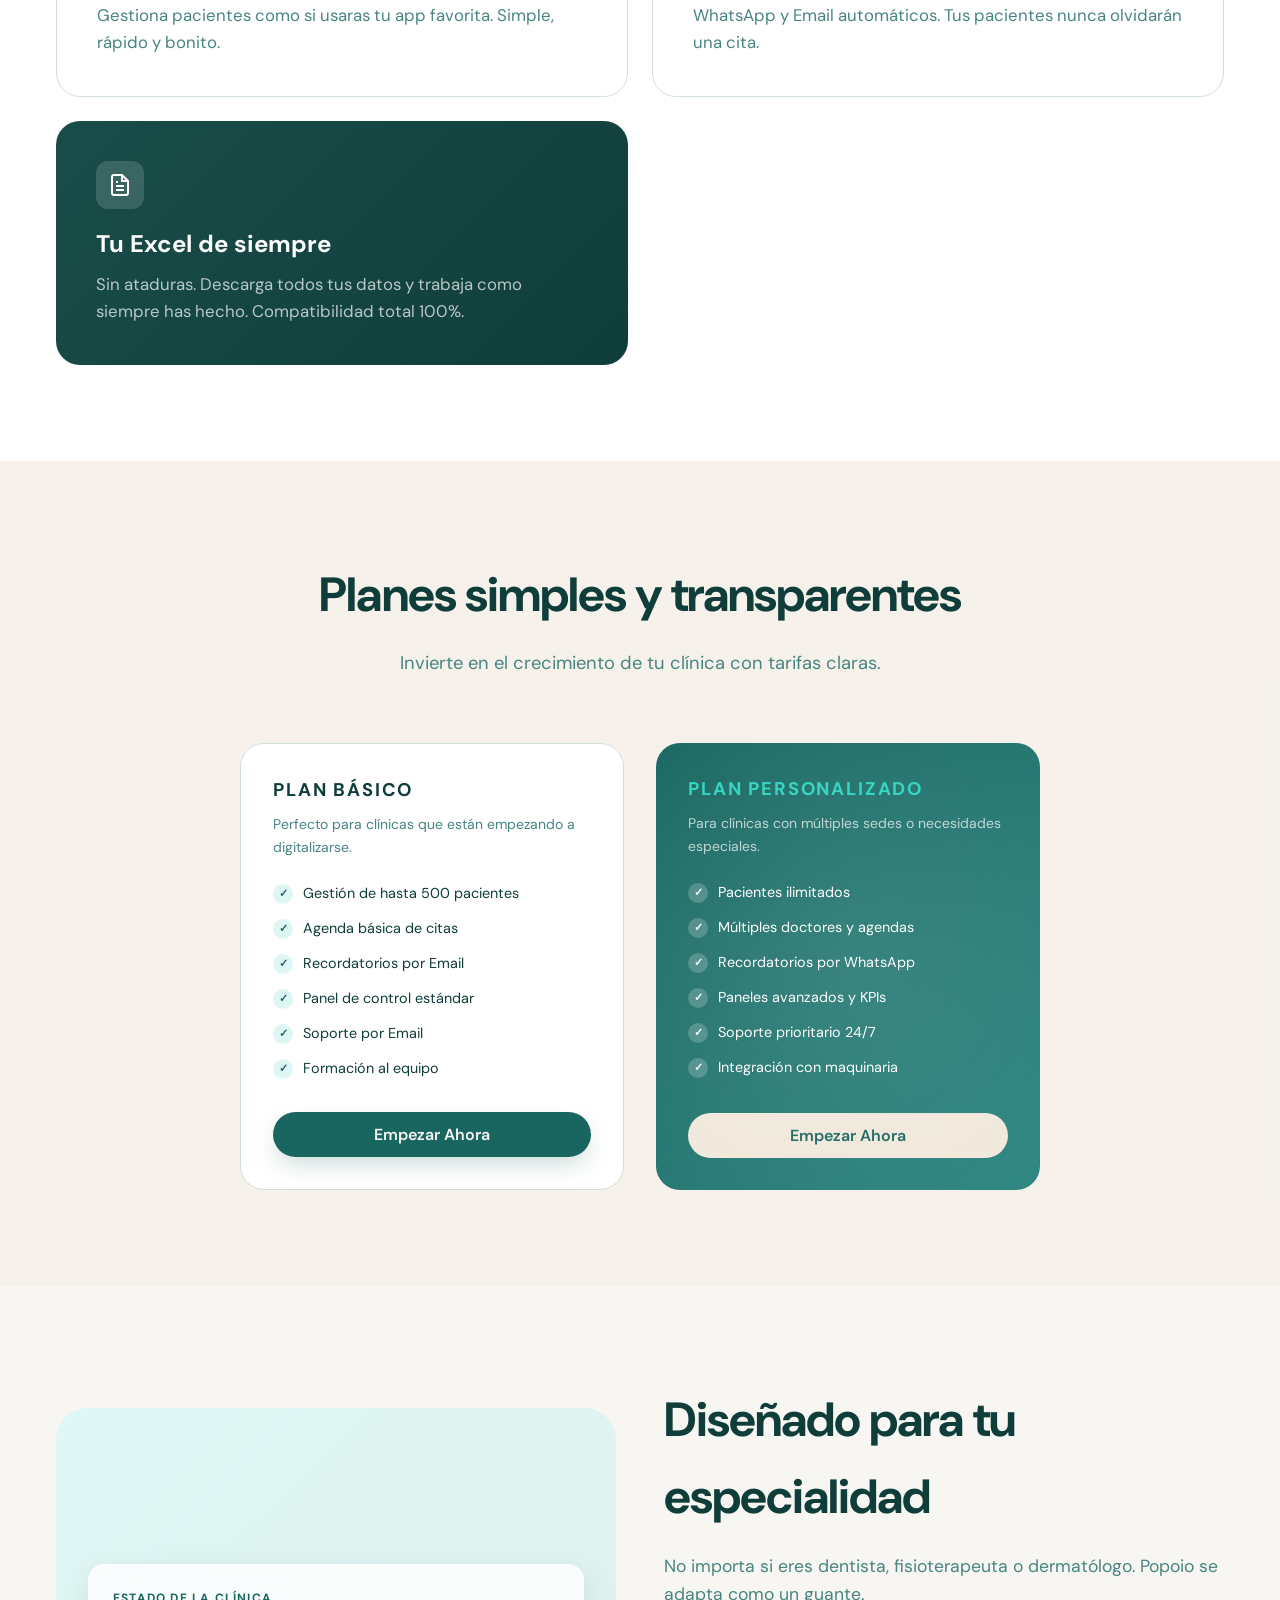
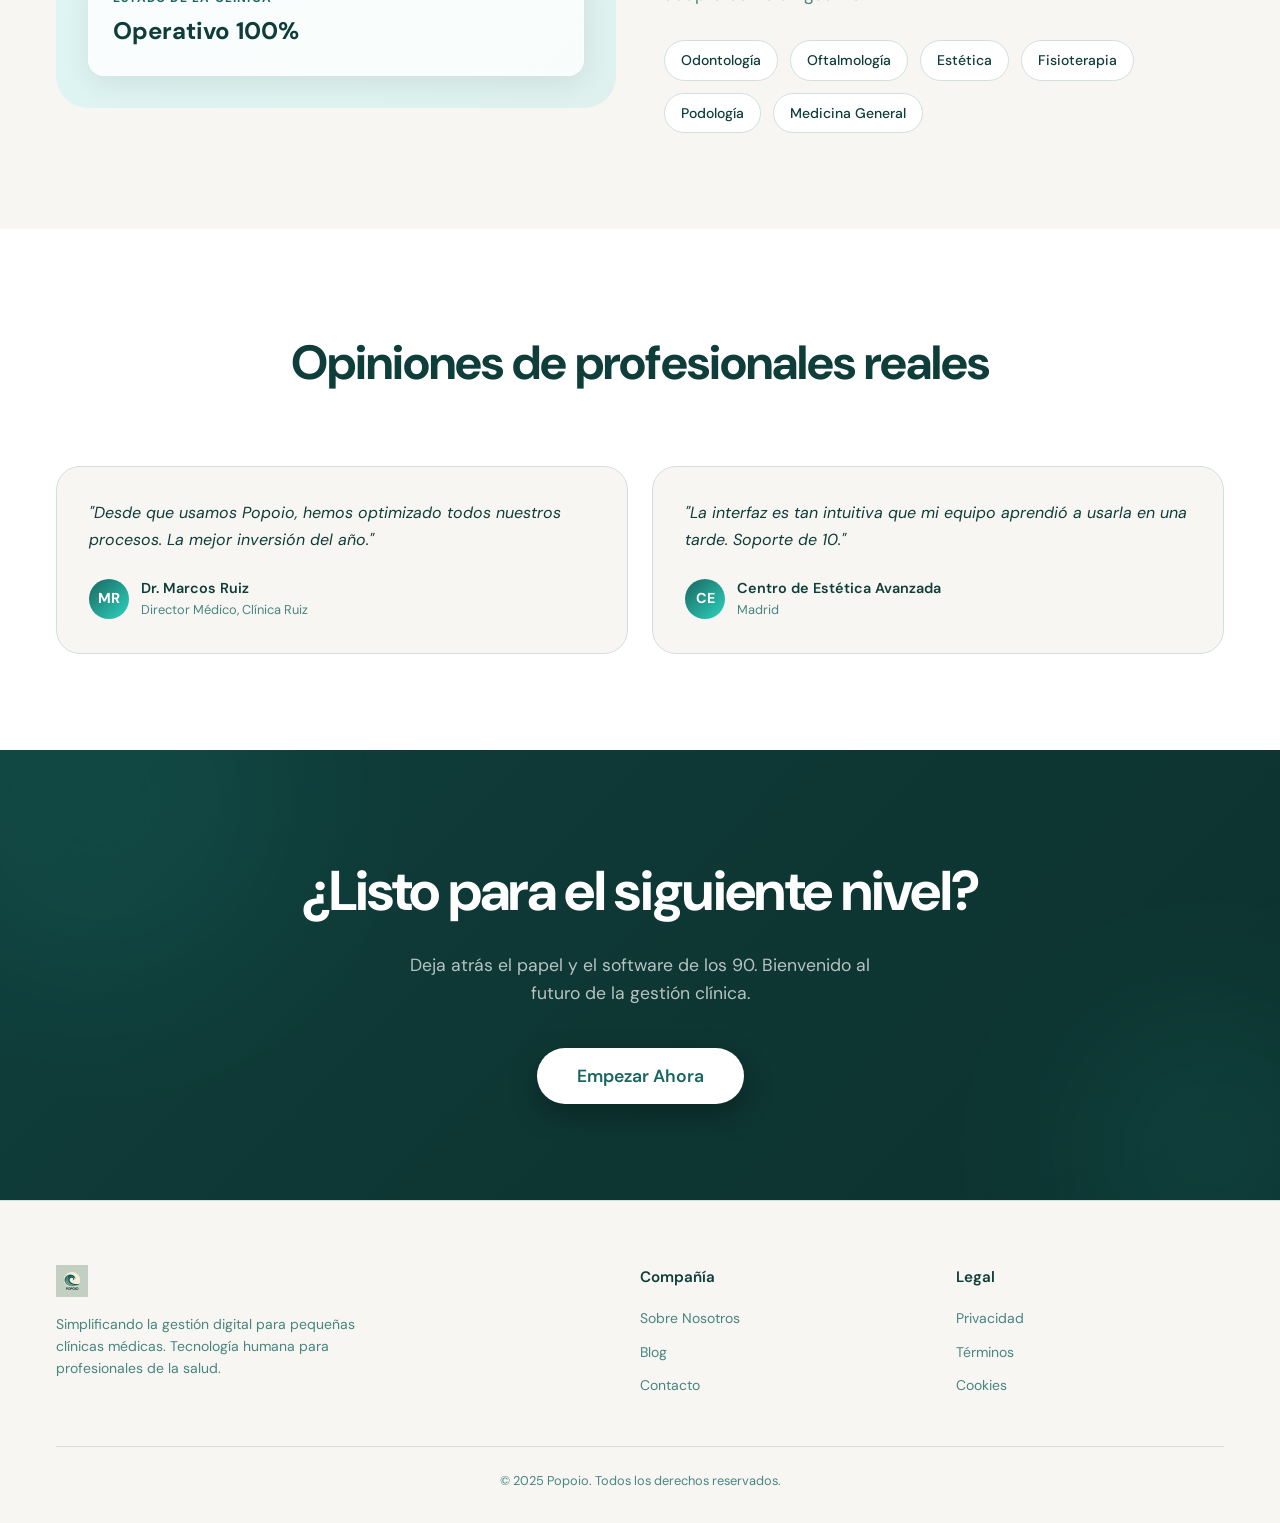
==== commit a910b2e0: "Add 'Entrar' login button linking to production app Add an outline-styled 'Entrar' button next to 'E" ====
--- a/index.html
+++ b/index.html
@@ -75,6 +75,13 @@
       transition: all 0.3s ease;
     }
     .btn-secondary:hover { transform: scale(1.05); }
+    .btn-outline {
+      display: inline-flex; align-items: center; justify-content: center;
+      background: transparent; color: var(--primary);
+      font-weight: 600; border-radius: 9999px; padding: 0.5rem 1.5rem; font-size: 1rem;
+      border: 1px solid var(--border); transition: all 0.3s ease;
+    }
+    .btn-outline:hover { border-color: var(--primary); background: var(--primary-light); }
 
     /* ─── NAVBAR ─── */
     .navbar {
@@ -90,7 +97,9 @@
     .navbar-logo img { height: 32px; object-fit: contain; }
     .navbar-links { display: none; align-items: center; gap: 2rem; font-size: 0.875rem; font-weight: 500; color: var(--muted-foreground); }
     .navbar-links a:hover { color: var(--primary); transition: color 0.2s; }
+    .navbar-cta { display: flex; align-items: center; gap: 0.5rem; }
     .navbar-cta .btn-primary { padding: 0.5rem 1.5rem; font-size: 0.875rem; box-shadow: 0 4px 15px rgba(20,100,90,0.2); }
+    .navbar-cta .btn-outline { padding: 0.5rem 1.25rem; font-size: 0.875rem; }
     @media(min-width:768px){ .navbar-links { display: flex; } }
 
     /* ─── HERO ─── */
@@ -354,6 +363,7 @@
     }
     .mobile-nav.open { display: flex; }
     .mobile-nav a { padding: 0.75rem; font-weight: 500; color: var(--foreground); }
+    .mobile-nav .btn-outline { color: var(--primary); }
   </style>
 
   <script type="application/ld+json">
@@ -383,6 +393,7 @@
     </div>
     <div style="display:flex;align-items:center;gap:0.75rem;">
       <div class="navbar-cta">
+        <a class="btn-outline" href="https://popoio-production.up.railway.app/">Entrar</a>
         <button class="btn-primary" onclick="openModal()">Empezar Ahora</button>
       </div>
       <button class="mobile-toggle" onclick="toggleMobileNav()" aria-label="Menu">
@@ -395,6 +406,7 @@
   <a href="#soluciones" onclick="closeMobileNav()">Soluciones</a>
   <a href="#precios" onclick="closeMobileNav()">Precios</a>
   <a href="#especialidades" onclick="closeMobileNav()">Especialidades</a>
+  <a class="btn-outline" href="https://popoio-production.up.railway.app/" onclick="closeMobileNav()">Entrar</a>
   <button class="btn-primary" onclick="openModal();closeMobileNav()">Empezar Ahora</button>
 </div>
 
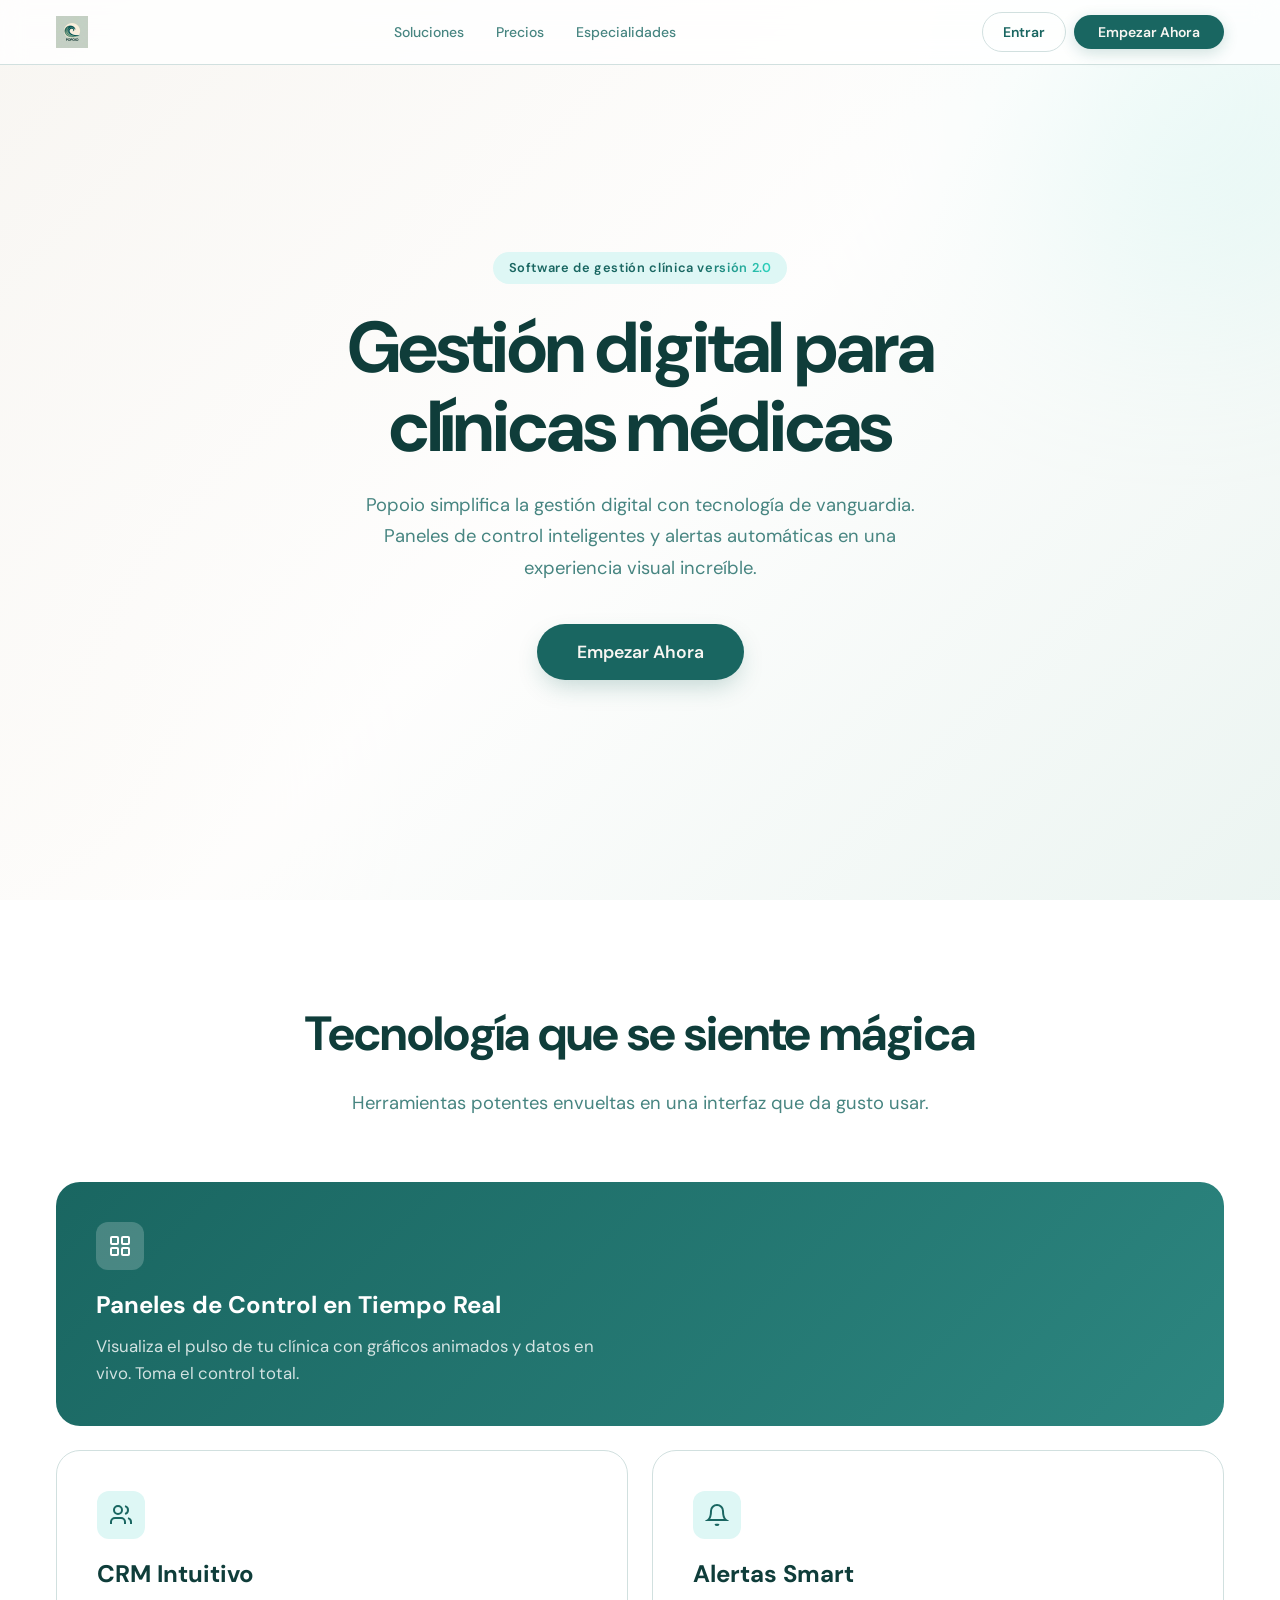
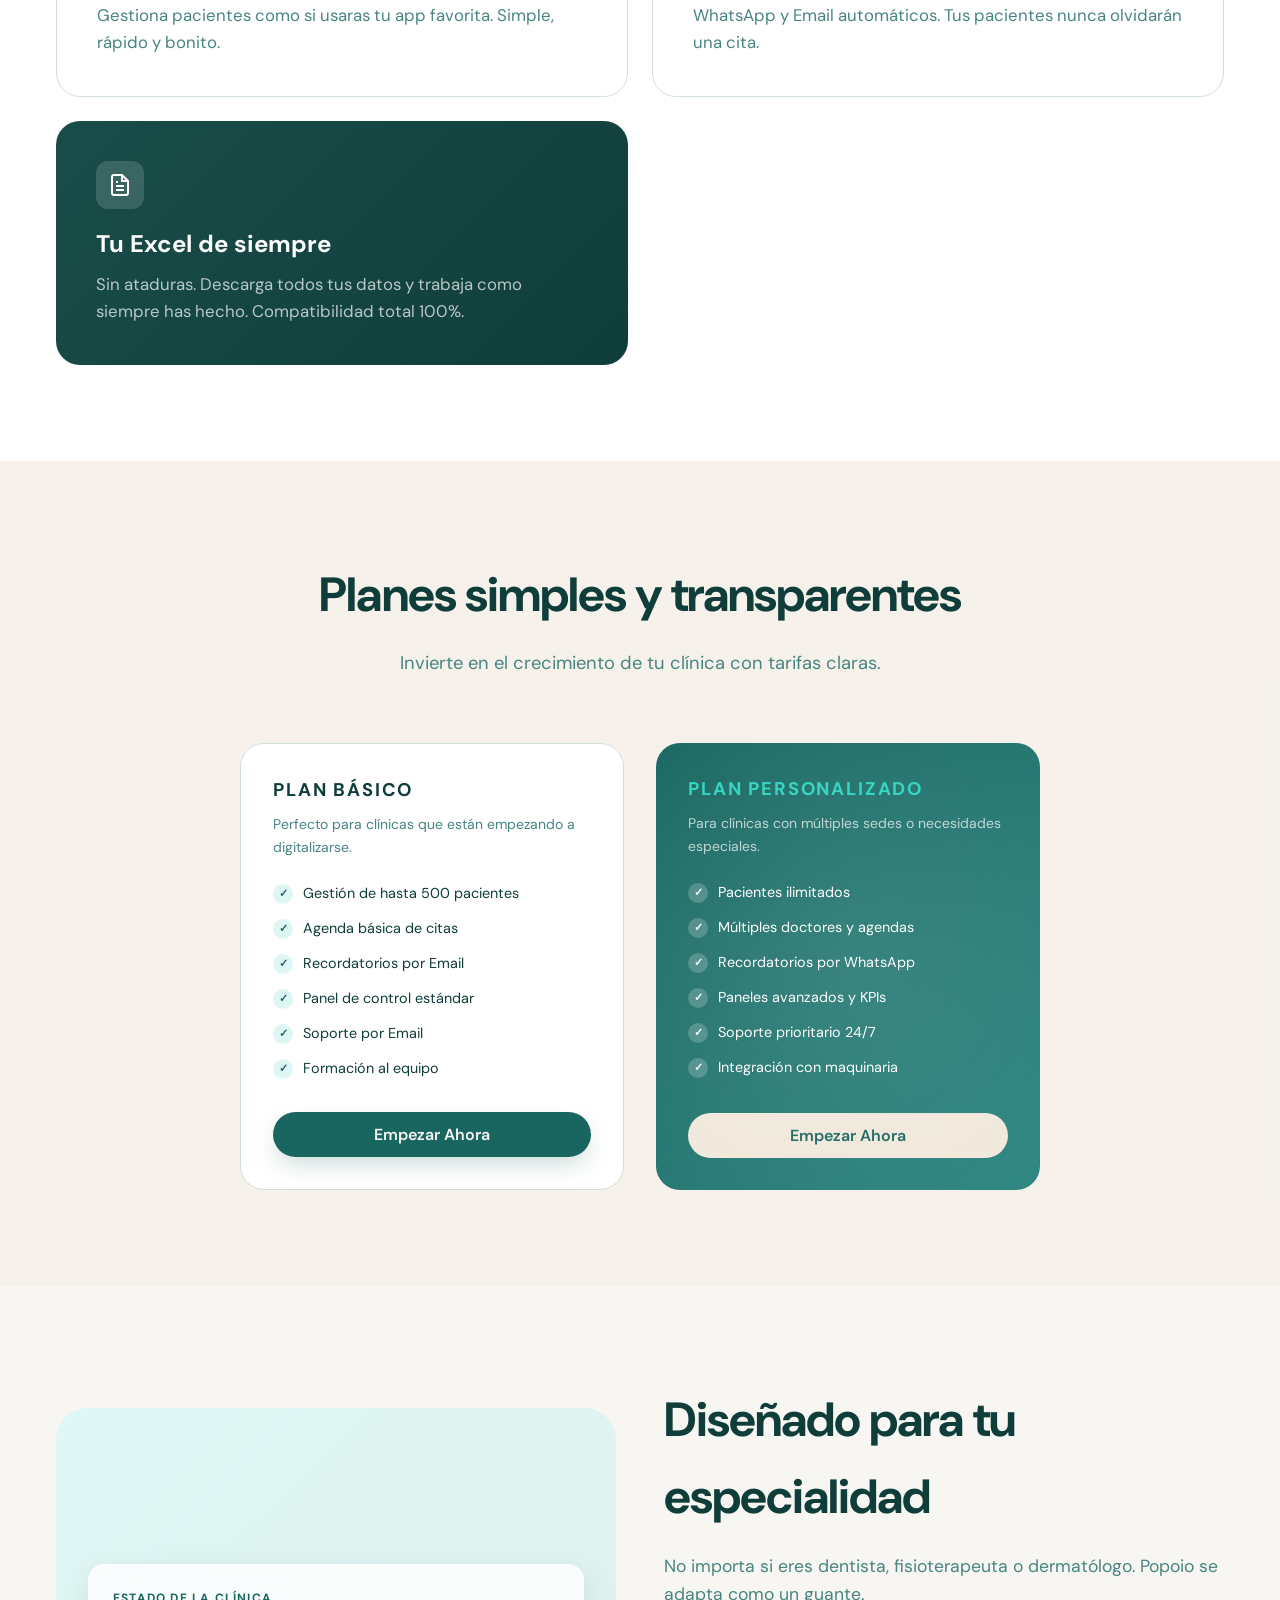
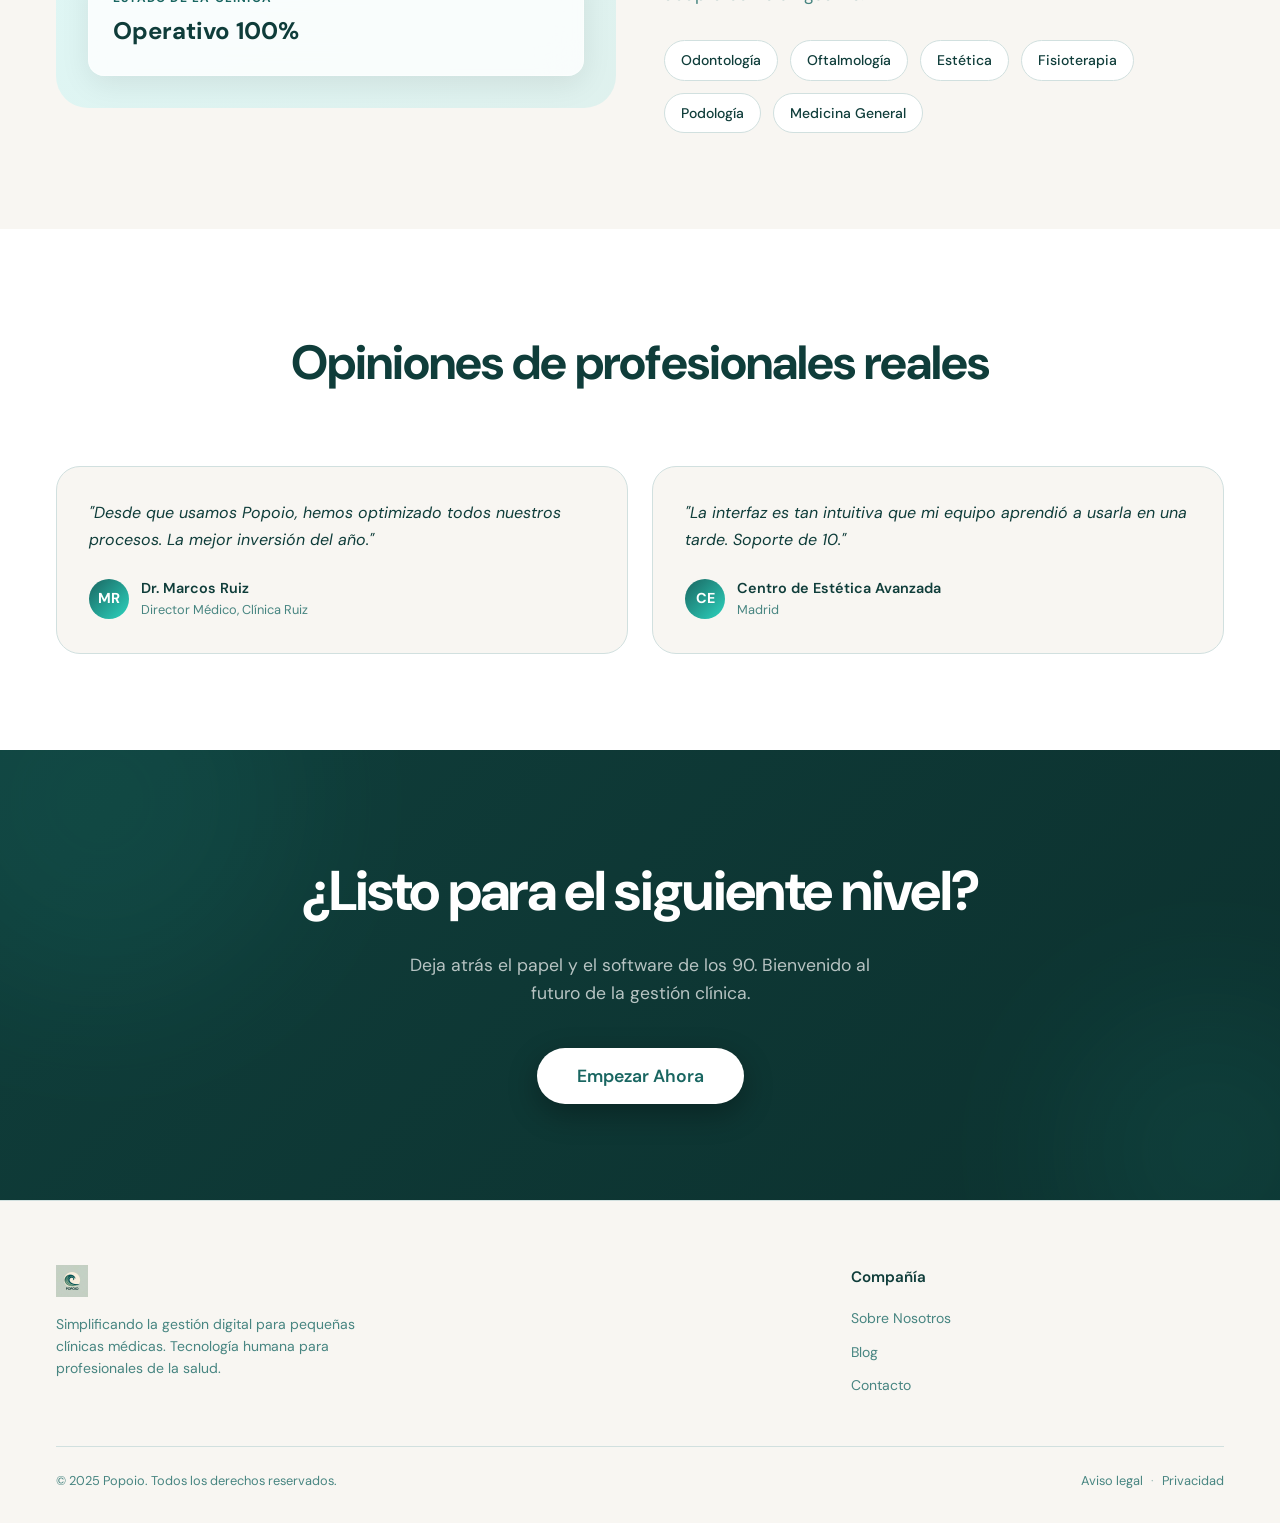
==== commit 54ea49c3: "Páginas de aviso legal y política de privacidad - /aviso-legal y /privacidad con los textos facilita" ====
--- a/index.html
+++ b/index.html
@@ -293,7 +293,7 @@
     .footer {
       padding: 4rem 0 2rem; border-top: 1px solid var(--border);
     }
-    .footer-grid { display: grid; grid-template-columns: 2fr 1fr 1fr; gap: 3rem; margin-bottom: 3rem; }
+    .footer-grid { display: grid; grid-template-columns: 2fr 1fr; gap: 3rem; margin-bottom: 3rem; }
     @media(max-width:640px){ .footer-grid { grid-template-columns: 1fr; } }
     .footer-brand p { font-size: 0.875rem; color: var(--muted-foreground); max-width: 320px; line-height: 1.6; }
     .footer-col h3 { font-weight: 600; margin-bottom: 1rem; font-size: 0.95rem; }
@@ -302,8 +302,14 @@
     .footer-col a:hover { color: var(--primary); }
     .footer-bottom {
       border-top: 1px solid var(--border); padding-top: 1.5rem;
-      font-size: 0.8rem; color: var(--muted-foreground); text-align: center;
-    }
+      font-size: 0.8rem; color: var(--muted-foreground);
+      display: flex; flex-wrap: wrap; align-items: center; justify-content: space-between; gap: 0.5rem 1.5rem;
+    }
+    .footer-legal { display: flex; align-items: center; gap: 0.5rem; }
+    .footer-legal a { color: var(--muted-foreground); transition: color 0.2s; }
+    .footer-legal a:hover { color: var(--primary); }
+    .footer-legal .sep { opacity: 0.5; }
+    @media(max-width:640px){ .footer-bottom { justify-content: center; text-align: center; } }
 
     /* ─── MODAL ─── */
     .modal-overlay {
@@ -597,17 +603,14 @@
           <li><a href="#">Contacto</a></li>
         </ul>
       </div>
-      <div class="footer-col">
-        <h3>Legal</h3>
-        <ul>
-          <li><a href="#">Privacidad</a></li>
-          <li><a href="#">Términos</a></li>
-          <li><a href="#">Cookies</a></li>
-        </ul>
-      </div>
     </div>
     <div class="footer-bottom">
-      © 2025 Popoio. Todos los derechos reservados.
+      <span>© 2025 Popoio. Todos los derechos reservados.</span>
+      <nav class="footer-legal" aria-label="Legal">
+        <a href="/aviso-legal">Aviso legal</a>
+        <span class="sep" aria-hidden="true">·</span>
+        <a href="/privacidad">Privacidad</a>
+      </nav>
     </div>
   </div>
 </footer>
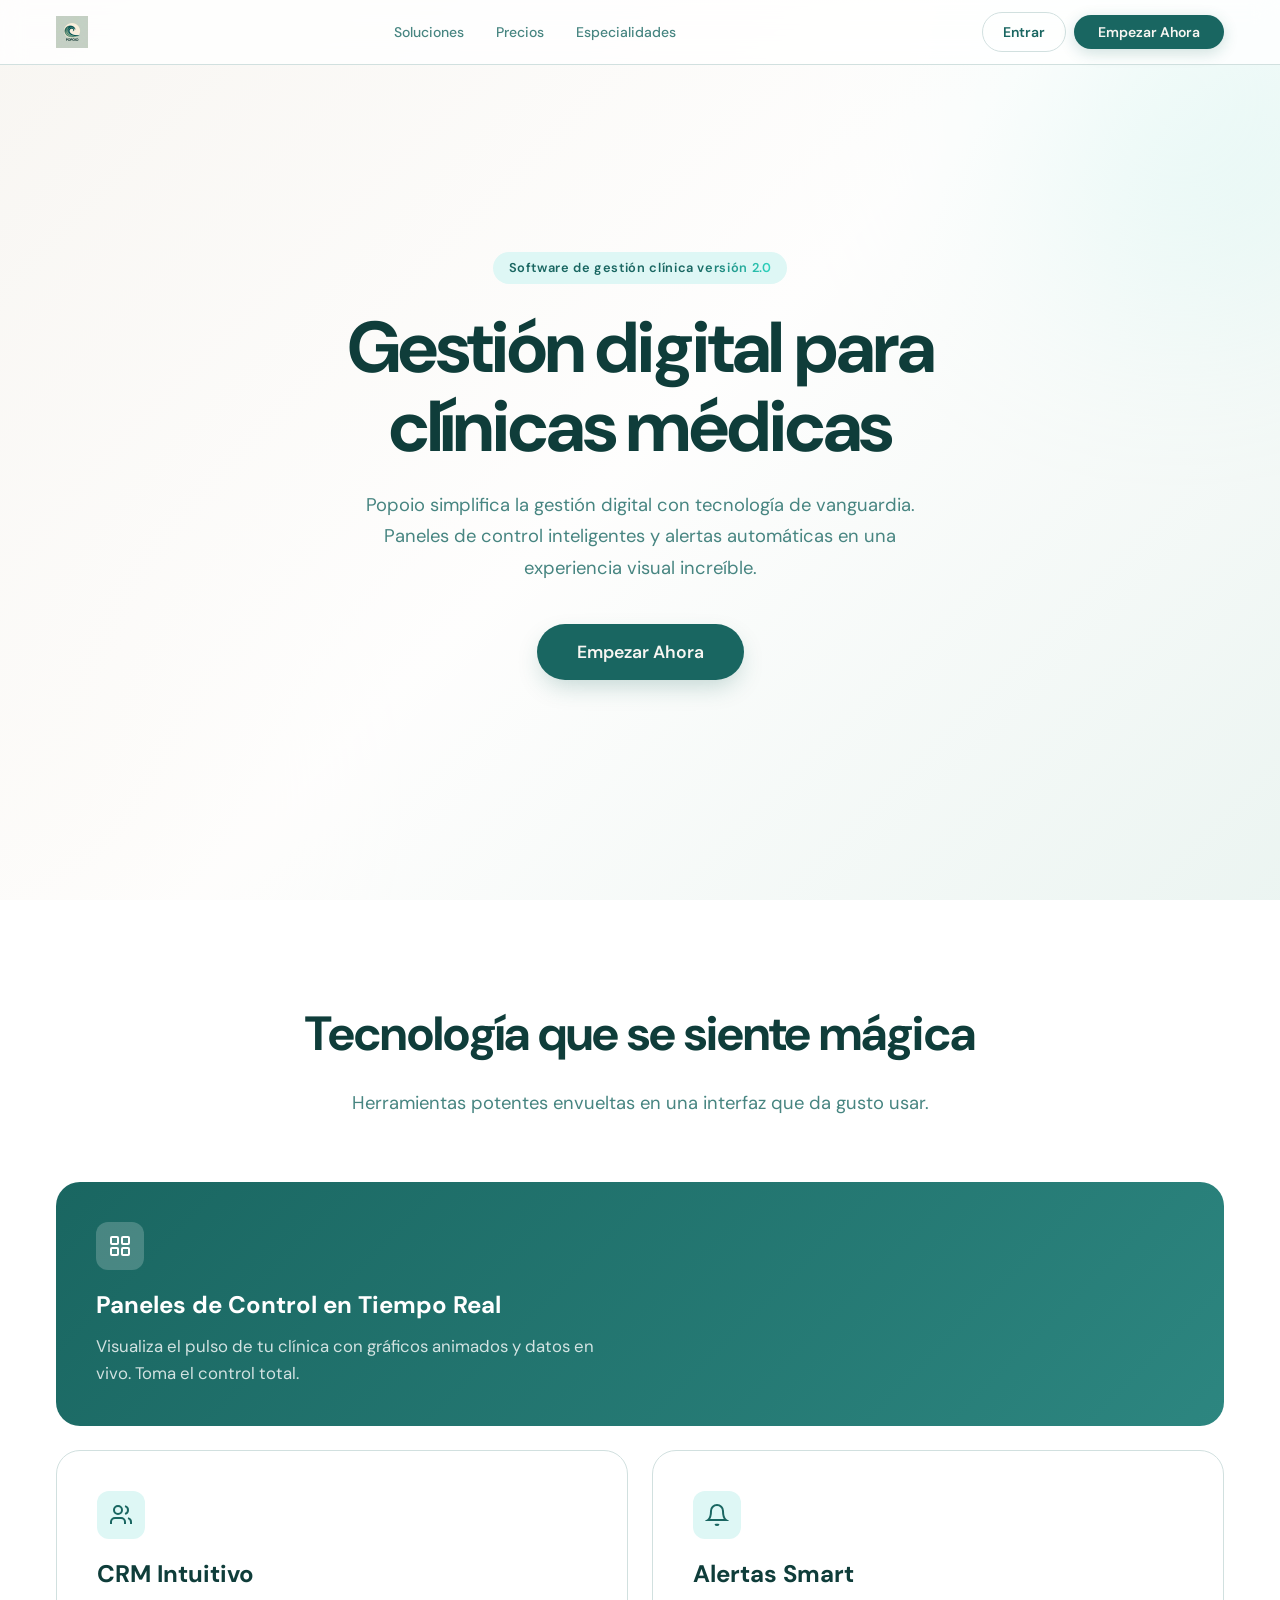
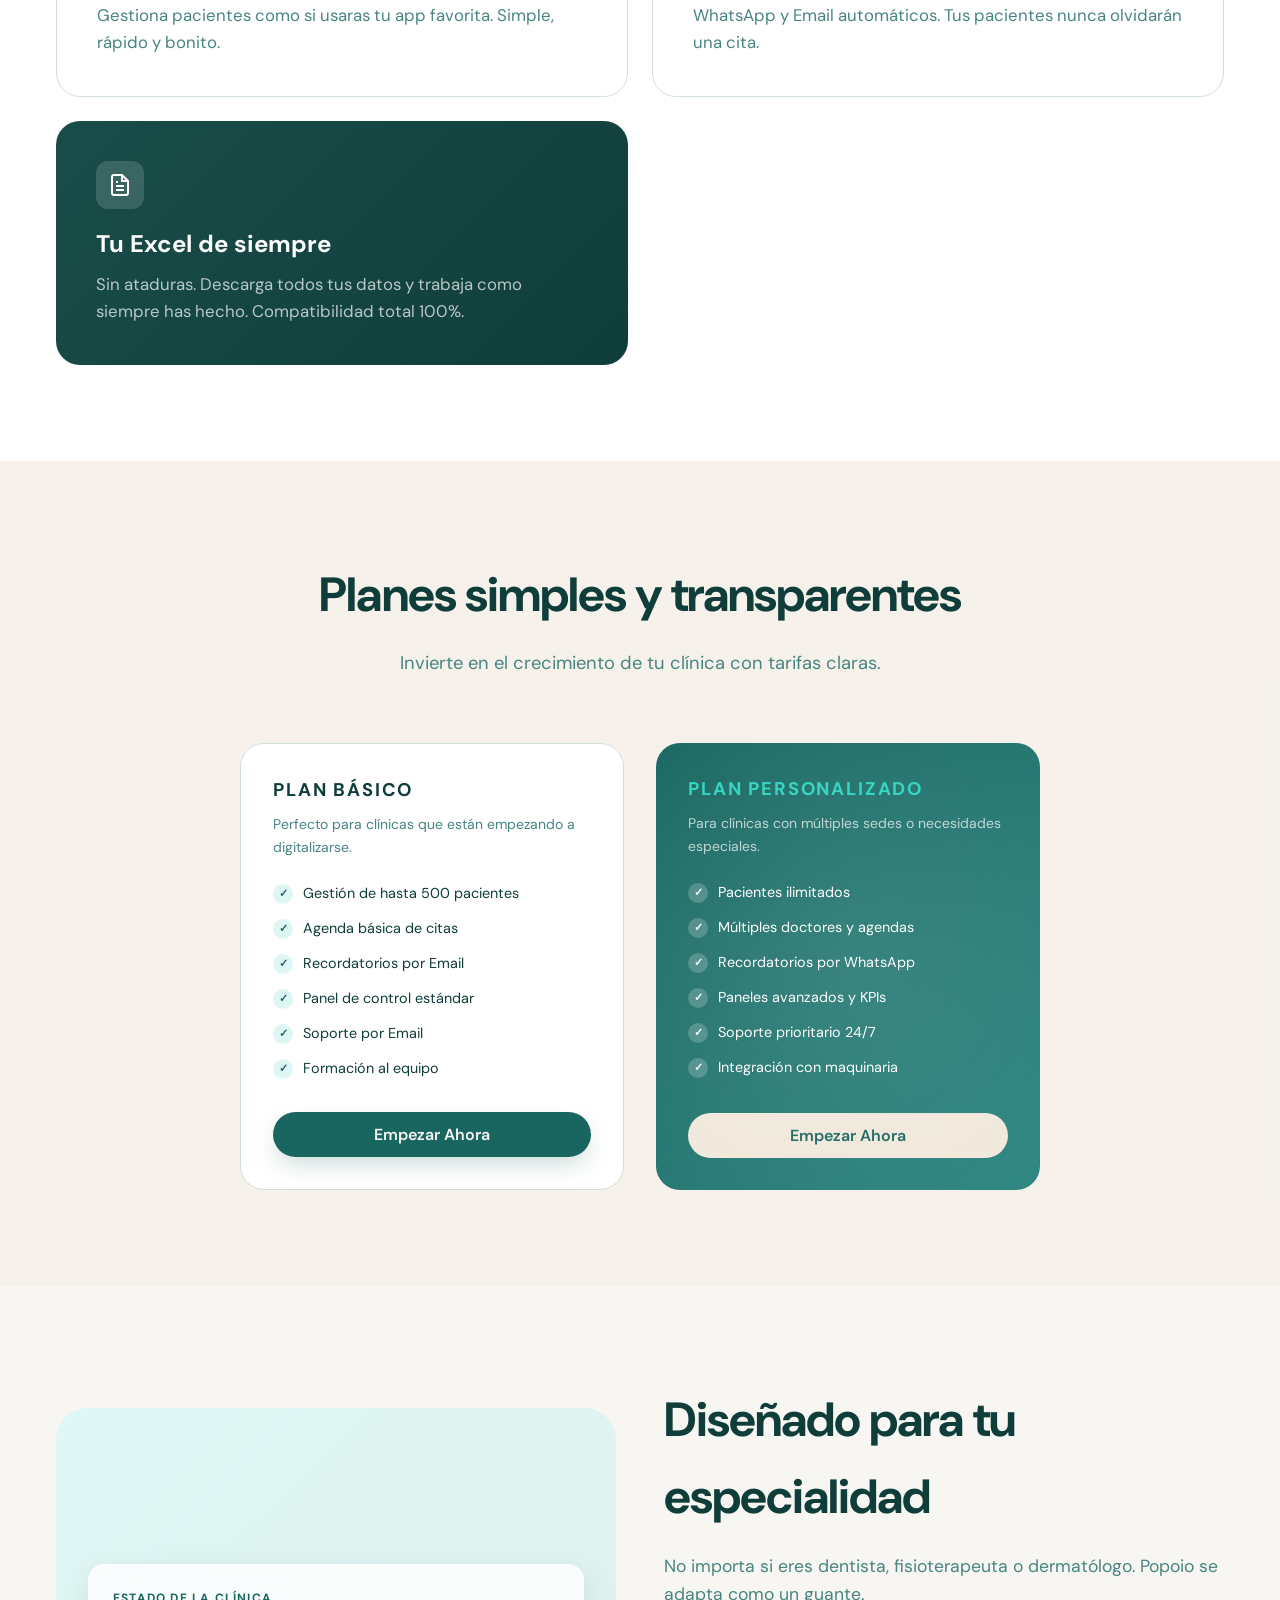
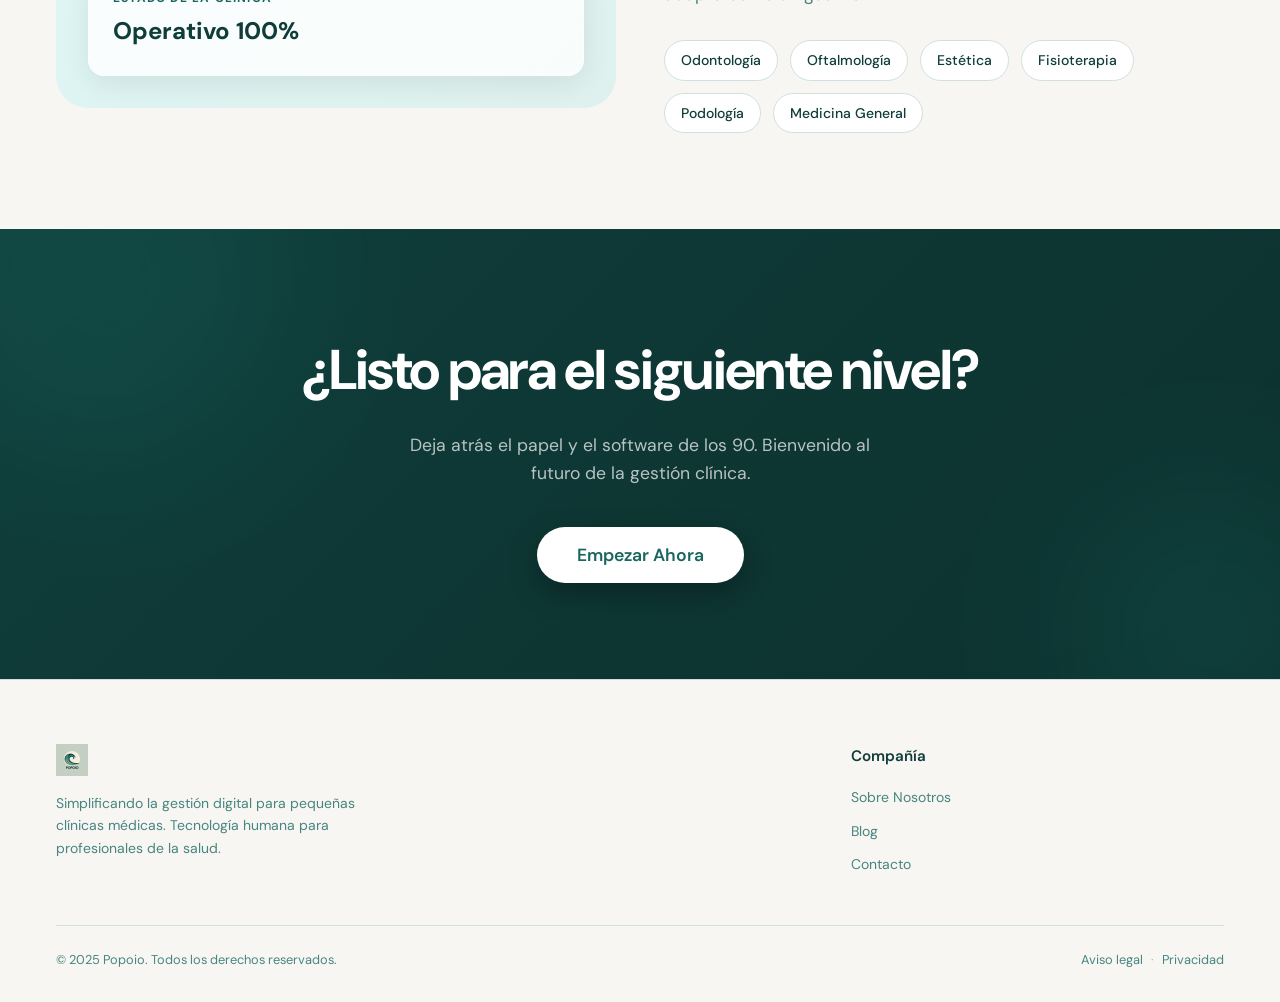
==== commit b47f0c87: "Quita la sección «Opiniones de profesionales reales» Co-Authored-By: Claude Opus 5.5 <noreply@anthro" ====
--- a/index.html
+++ b/index.html
@@ -250,25 +250,6 @@
     .spec-status-label { font-size: 0.75rem; font-weight: 700; color: var(--primary); text-transform: uppercase; letter-spacing: 0.1em; margin-bottom: 0.25rem; }
     .spec-status h4 { font-size: 1.5rem; font-weight: 700; }
 
-    /* ─── TESTIMONIALS ─── */
-    .testimonials { padding: 6rem 0; background: white; }
-    .testimonials-grid { display: grid; grid-template-columns: 1fr; gap: 1.5rem; }
-    @media(min-width:640px){ .testimonials-grid { grid-template-columns: repeat(2, 1fr); } }
-    .test-card {
-      background: var(--background); border-radius: 1.5rem; padding: 2rem;
-      border: 1px solid var(--border);
-    }
-    .test-card blockquote { font-size: 1rem; color: var(--foreground); font-style: italic; margin-bottom: 1.5rem; line-height: 1.7; }
-    .test-author { display: flex; align-items: center; gap: 0.75rem; }
-    .test-avatar {
-      width: 40px; height: 40px; border-radius: 50%;
-      background: linear-gradient(135deg, var(--primary), var(--teal-400));
-      display: flex; align-items: center; justify-content: center;
-      color: white; font-weight: 700; font-size: 0.9rem;
-    }
-    .test-name { font-weight: 600; font-size: 0.9rem; }
-    .test-role { font-size: 0.8rem; color: var(--muted-foreground); }
-
     /* ─── CTA ─── */
     .cta-section {
       padding: 6rem 0; text-align: center; position: relative; overflow: hidden;
@@ -535,37 +516,6 @@
           <span class="spec-tag">Fisioterapia</span>
           <span class="spec-tag">Podología</span>
           <span class="spec-tag">Medicina General</span>
-        </div>
-      </div>
-    </div>
-  </div>
-</section>
-
-<!-- ═══════ TESTIMONIALS ═══════ -->
-<section class="testimonials">
-  <div class="container">
-    <div class="section-header fade-up">
-      <h2>Opiniones de profesionales reales</h2>
-    </div>
-    <div class="testimonials-grid">
-      <div class="test-card fade-up">
-        <blockquote>"Desde que usamos Popoio, hemos optimizado todos nuestros procesos. La mejor inversión del año."</blockquote>
-        <div class="test-author">
-          <div class="test-avatar">MR</div>
-          <div>
-            <div class="test-name">Dr. Marcos Ruiz</div>
-            <div class="test-role">Director Médico, Clínica Ruiz</div>
-          </div>
-        </div>
-      </div>
-      <div class="test-card fade-up">
-        <blockquote>"La interfaz es tan intuitiva que mi equipo aprendió a usarla en una tarde. Soporte de 10."</blockquote>
-        <div class="test-author">
-          <div class="test-avatar">CE</div>
-          <div>
-            <div class="test-name">Centro de Estética Avanzada</div>
-            <div class="test-role">Madrid</div>
-          </div>
         </div>
       </div>
     </div>
